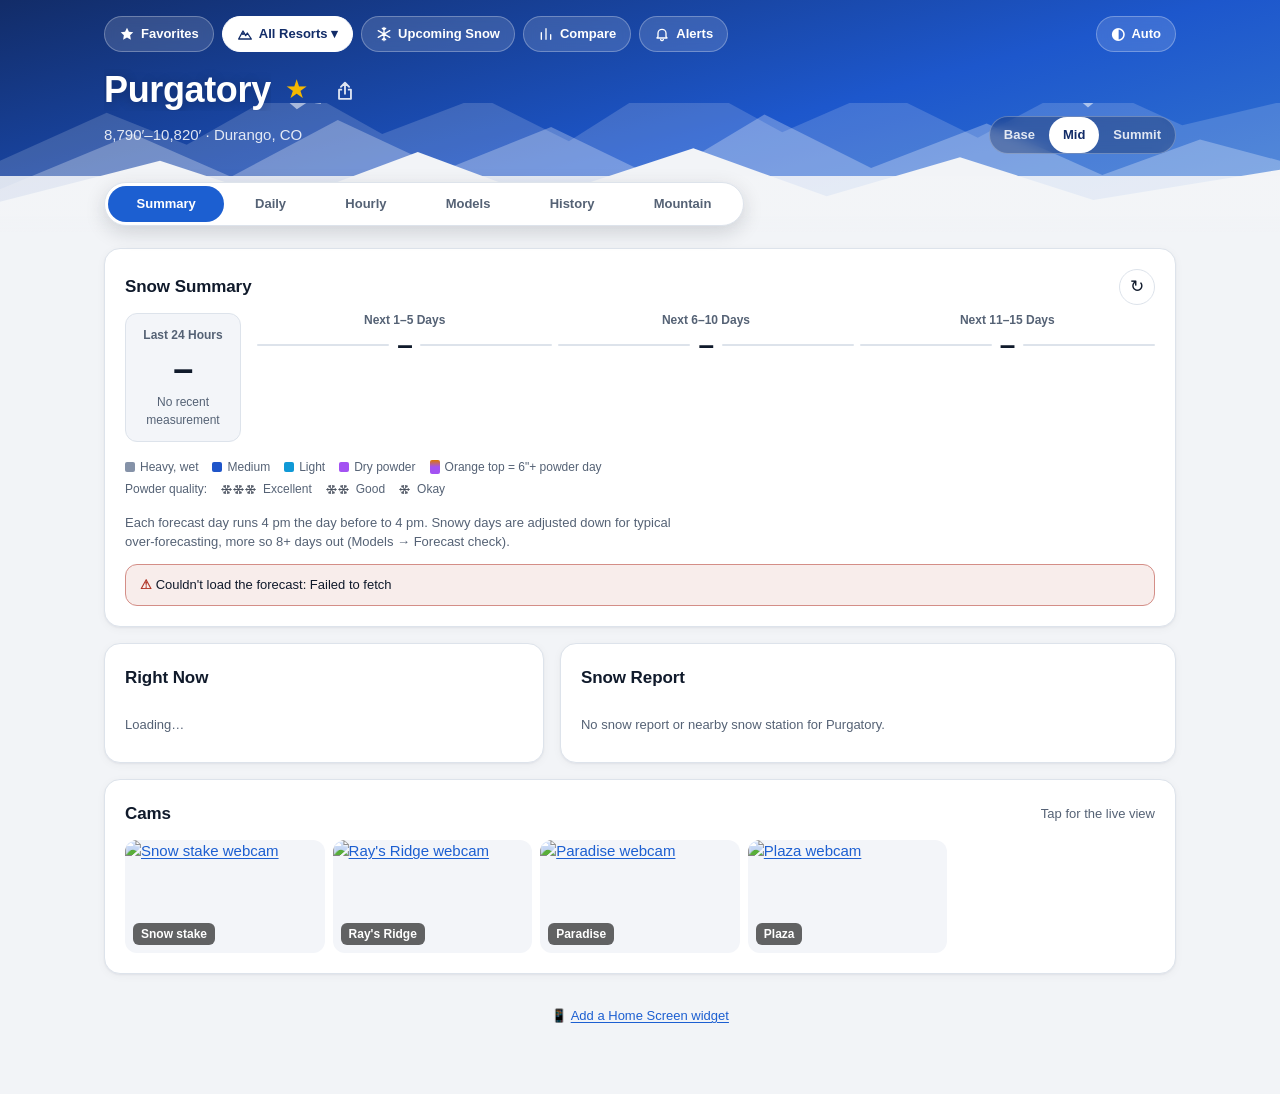
==== index.html @ 2957a574 "Add crowd meter, bluebird/flat light chips and a share button - Crowd meter (Quiet/Busy/Packed) from" ====
<!doctype html>
<html lang="en">
<head>
  <meta charset="utf-8">
  <meta name="viewport" content="width=device-width, initial-scale=1, viewport-fit=cover">
  <title>Snow Forecast</title>
  <meta name="theme-color" content="#f2f4f7" media="(prefers-color-scheme: light)">
  <meta name="theme-color" content="#0e0e10" media="(prefers-color-scheme: dark)">
  <script>
    // Apply a saved Light/Dark choice before the page draws (Auto = follow the phone).
    try { const t = localStorage.getItem('theme'); if (t === 'light' || t === 'dark') document.documentElement.dataset.theme = t; } catch {}
  </script>
  <meta name="apple-mobile-web-app-capable" content="yes">
  <meta name="mobile-web-app-capable" content="yes">
  <meta name="apple-mobile-web-app-status-bar-style" content="default">
  <meta name="apple-mobile-web-app-title" content="Snow">
  <link rel="manifest" href="manifest.webmanifest?v=__V__">
  <link rel="icon" href="icons/icon.svg" type="image/svg+xml">
  <link rel="apple-touch-icon" href="icons/apple-touch-icon.png">
  <link rel="stylesheet" href="styles.css?v=__V__">
</head>
<body>
  <header class="hero">
    <svg class="hero-art" viewBox="0 0 1440 220" preserveAspectRatio="xMidYMax slice" aria-hidden="true">
      <path class="ridge far" d="M0 150 L120 96 L210 132 L330 64 L430 120 L540 78 L640 128 L760 52 L880 118 L990 70 L1100 124 L1220 60 L1330 110 L1440 84 V220 H0Z"/>
      <path class="ridge mid" d="M0 182 L150 120 L260 168 L380 104 L500 160 L620 112 L740 170 L860 98 L980 158 L1110 108 L1240 166 L1350 126 L1440 150 V220 H0Z"/>
      <path class="snowcap" d="M760 52 L800 76 L782 74 L770 84 L752 70 L736 72Z M330 64 L362 86 L346 84 L334 92 L320 80 L306 82Z M1220 60 L1252 82 L1236 80 L1224 90 L1210 78 L1196 80Z"/>
      <path class="ridge near" d="M0 220 L0 196 L180 150 L320 196 L470 140 L610 192 L780 136 L930 190 L1080 146 L1230 194 L1440 160 V220Z"/>
    </svg>
    <div class="hero-inner">
      <nav class="topnav" id="topnav" aria-label="Views">
        <button data-view="favorites"><span class="nav-ico" aria-hidden="true"><svg viewBox="0 0 24 24"><path class="fill" d="M12 2.6l2.9 5.9 6.5.9-4.7 4.6 1.1 6.5L12 17.4l-5.8 3.1 1.1-6.5L2.6 9.4l6.5-.9z"/></svg></span><span class="nav-lbl">Favorites</span></button>
        <label class="nav-pick" data-view="resort"><span class="nav-ico" aria-hidden="true"><svg viewBox="0 0 24 24"><path d="M2.5 19.5l6.5-12 4 7 2.5-4 6 9z"/><path d="M7.2 11l1.8 1.6 1.8-1.6"/></svg></span><span class="nav-lbl"><span class="wide-only">All </span>Resorts<span class="caret" aria-hidden="true"> ▾</span></span>
          <select id="resortSel" aria-label="All resorts"></select>
        </label>
        <button data-view="upcoming"><span class="nav-ico" aria-hidden="true"><svg viewBox="0 0 24 24"><path d="M12 2v20M3.3 7l17.4 10M20.7 7L3.3 17M9.5 3.5L12 6l2.5-2.5M9.5 20.5L12 18l2.5 2.5"/></svg></span><span class="nav-lbl">Upcoming<span class="wide-only"> Snow</span></span></button>
        <button data-view="compare"><span class="nav-ico" aria-hidden="true"><svg viewBox="0 0 24 24"><path d="M5 20V10M12 20V4M19 20v-7"/></svg></span><span class="nav-lbl">Compare</span></button>
        <button data-view="alerts"><span class="nav-ico" aria-hidden="true"><svg viewBox="0 0 24 24"><path d="M6 16V11a6 6 0 0 1 12 0v5l1.5 2h-15zM10 20.5a2.2 2.2 0 0 0 4 0"/></svg></span><span class="nav-lbl">Alerts</span></button>
        <button id="themeBtn" class="hero-btn theme-btn" aria-label="Theme"><span class="nav-ico" aria-hidden="true">◐</span><span class="nav-lbl">Auto</span></button>
      </nav>
      <div class="picker-row">
        <h1 id="resortName">Snow Forecast</h1>
        <button id="favBtn" class="fav" aria-label="Favorite">☆</button>
        <button id="shareBtn" class="fav share" aria-label="Share this forecast" title="Share this forecast"><svg viewBox="0 0 24 24" aria-hidden="true"><path d="M12 3v12M7.5 7.5L12 3l4.5 4.5M8 10.5H5.5v10h13v-10H16"/></svg></button>
        <span id="shareMsg" class="share-msg" role="status" aria-live="polite"></span>
      </div>
      <div class="meta-row">
        <p class="sub" id="resortSub"></p>
        <div class="seg hero-seg" id="elevSeg" role="group" aria-label="Elevation"></div>
      </div>
    </div>
  </header>

  <nav class="tabs resort-only" id="tabs" aria-label="Sections">
    <div class="tabs-inner"><div class="tabs-bar">
      <button data-tab="summary">Summary</button>
      <button data-tab="daily">Daily</button>
      <button data-tab="hourly">Hourly</button>
      <button data-tab="models">Models</button>
      <button data-tab="history">History</button>
      <button data-tab="mountain">Mountain</button>
    </div></div>
  </nav>

  <main>
    <section id="favView" class="fav-view" hidden></section>
    <section id="upcomingView" class="upcoming-view" hidden></section>
    <section id="compareView" class="compare-view" hidden></section>
    <section id="alertsView" class="alerts-view" hidden></section>

    <!-- Summary -->
    <section id="alertBanner" class="powder resort-only" data-tab="summary" hidden></section>

    <section class="card resort-only summary-card" data-tab="summary">
      <div class="card-head">
        <h2>Snow Summary</h2>
        <button id="refresh" class="ghost small" aria-label="Refresh">↻</button>
      </div>
      <div id="snowSummary"></div>
      <p id="status" class="status">Loading forecast models…</p>
    </section>

    <div class="duo resort-only" data-tab="summary">
      <section class="card">
        <div class="card-head"><h2>Right Now</h2></div>
        <div id="rightNow"></div>
      </section>
      <section class="card">
        <div class="card-head"><h2>Snow Report</h2></div>
        <div id="snowReport"></div>
      </section>
    </div>

    <section class="card resort-only" id="camsCard" data-tab="summary" hidden>
      <div class="card-head"><h2>Cams</h2><span class="hint">Tap for the live view</span></div>
      <div id="cams" class="cams"></div>
    </section>

    <!-- Daily -->
    <section class="card resort-only" data-tab="daily">
      <div class="card-head"><h2>Daily forecast</h2><span class="hint">Tap a day for details</span></div>
      <div id="days" class="day-list"></div>
    </section>

    <section class="card resort-only" data-tab="daily">
      <div class="card-head">
        <h2>Before &amp; during lift hours</h2>
        <span class="legend">
          <span><i class="sw sw-night"></i>Before lifts open (4p–9a)</span>
          <span><i class="sw sw-day"></i>While open (9a–4p)</span>
          <span><i class="sw sw-range"></i>Could be as little / as much as</span>
        </span>
      </div>
      <div id="chart" class="chart"></div>
    </section>

    <!-- Hourly -->
    <section class="card resort-only" data-tab="hourly">
      <div class="card-head"><h2>Next 3 days, hour by hour</h2><span class="hint">Hover or tap the chart for exact values</span></div>
      <div id="hourly" class="hourly-wrap"></div>
    </section>

    <!-- Models -->
    <section class="card resort-only" data-tab="models">
      <div class="card-head"><h2>Forecast range</h2><span class="hint">Running snow total by model · shaded = likely range</span></div>
      <div id="range" class="chart range-chart"></div>
    </section>

    <section class="card resort-only" data-tab="models">
      <div class="card-head"><h2>Forecast check</h2><span class="hint">How much forecasts over-promise, and the correction applied</span></div>
      <div id="leadCheck"></div>
    </section>

    <section class="card resort-only" id="stormCheckCard" data-tab="models" hidden>
      <div class="card-head"><h2>How did we do?</h2><span class="hint">Recent storms: what the site forecast vs. what the station measured</span></div>
      <div id="stormCheck"></div>
    </section>

    <section class="card resort-only" id="modelsCard" data-tab="models">
      <div class="card-head"><h2>Precipitation by model</h2>
        <label class="switch"><input type="checkbox" id="stormToggle"> Storm totals</label>
      </div>
      <p class="hint">Calibrated snow (in) per 12 hours. Night = 4 pm–4 am, day = 4 am–4 pm.</p>
      <div id="models" class="table-wrap"></div>
      <div class="q-legend"><span><i class="q p-rain"></i>Rain</span><span><i class="q p-mix"></i>Mix</span><span><i class="q p-snow"></i>Snow</span><span><i class="q p-heavy"></i>6"+ snow</span><span class="muted">Gray rows: AI models, shown for reference, not in the blend.</span></div>
    </section>

    <details class="card fold resort-only method" data-tab="models">
      <summary><h2>How this forecast is built</h2></summary>
      <ul>
        <li><b>Models:</b> HRRR (3 km, 0–48 h), NBM (2.5 km, ~11 days), ECMWF IFS (9 km, ~15 days), GFS, Canadian GEM, DWD ICON and UK Met Office. Each hour is a weighted average of the models that reach that far out. ECMWF's and NOAA's AI models (AIFS, AIGFS) are shown for reference only; AIGFS is hidden at Whistler.</li>
        <li><b>Calibration:</b> each model's archived forecasts were checked against what the nearest snow station measured over the last three winters. Each model gets a correction for how much it typically under- or over-forecasts there, and a weight based on how well it tracked real storms. Resorts without a station borrow the nearest calibrated resort's numbers.</li>
        <li><b>Snow ratio:</b> snow water is turned into inches of snow using a temperature-based ratio (Kuchera method), reduced for strong winds.</li>
        <li><b>Over-forecast correction:</b> forecasts of snowy days tend to promise more than falls, so each day is reduced by a factor for how far ahead it is (−10 to −16% from backtests), and from day 8 the forecast leans toward the ensemble median. A daily job scores every forecast against the snow stations and updates the factors (see Forecast check).</li>
        <li><b>Range:</b> 82 ensemble runs (GFS + ECMWF ensembles) give the 10th–90th percentile spread, scaled to the blend.</li>
        <li><b>History:</b> station snow depth from NRCS SNOTEL (US) or Environment Canada (Whistler). New snow is estimated from depth gains, which runs a little low because fresh snow settles.</li>
      </ul>
      <div id="calib" class="table-wrap"></div>
      <p class="hint">Data: <a href="https://open-meteo.com/" target="_blank" rel="noopener">Open-Meteo</a>, NRCS SNOTEL, Environment Canada, <a href="https://openskimap.org/" target="_blank" rel="noopener">OpenSkiMap</a>. These are computer model numbers, not a human forecaster's call.</p>
    </details>

    <!-- History -->
    <section class="card resort-only" data-tab="history">
      <div class="card-head">
        <h2>Snowfall history</h2>
        <select id="seasonSel" aria-label="Season"></select>
      </div>
      <div id="historyStats" class="summary small"></div>
      <div id="history" class="chart"></div>
      <p class="hint" id="historyNote"></p>
    </section>

    <!-- Mountain -->
    <section class="card resort-only" data-tab="mountain">
      <div class="card-head"><h2>Getting there</h2><span class="hint">Directions and live road conditions</span></div>
      <div id="gettingThere"></div>
    </section>

    <section class="card resort-only" data-tab="mountain">
      <div class="card-head"><h2>Avalanche danger</h2></div>
      <div id="avalanche"><p class="hint">Loading…</p></div>
    </section>

    <section class="card resort-only" id="mapCard" data-tab="mountain">
      <div class="card-head"><h2>Trail map</h2>
        <div class="seg" id="mapSeg" role="group" aria-label="Map type">
          <button data-map="resort">Resort map</button><button data-map="live">Interactive</button>
        </div>
      </div>
      <div id="trailMap" class="trail-map"></div>
      <p class="hint" id="mapLinks"></p>
    </section>

    <p class="footer-link">📱 <a href="widget.html">Add a Home Screen widget</a></p>
  </main>

  <script src="resorts.js?v=__V__"></script>
  <script src="cams.js?v=__V__"></script>
  <script src="passes.js?v=__V__"></script>
  <script src="alert-topics.js?v=__V__"></script>
  <script src="core.js?v=__V__"></script>
  <script src="history.js?v=__V__"></script>
  <script src="app.js?v=__V__"></script>
</body>
</html>
---- styles.css ----
/* Snow Forecast styles.
   Order: 1 tokens · 2 base · 3 components (reused everywhere) · 4 header, nav, tabs ·
   5 views (summary, daily, hourly, models, history, mountain, favorites, upcoming,
   compare, alerts) · 6 charts · 7 small screens.
   New features: reuse the components in section 3 before adding new ones. */

/* ============================================================
   1. TOKENS
   Light is the default; dark follows the phone's setting unless the viewer
   picks one with the theme button (html[data-theme]). Every color is a variable
   here and is redefined in both dark blocks below.

   Color meanings (each color has one meaning only):
     --big / --big-text  a 6"+ powder day (bar tops, that day's total, powder alert)
     --q-wet/med/light/dry  snow type: slate heavy/wet, blue medium, sky light, purple dry powder
     --good              good / best day, a change for the better
     --warm              warmer, less snow than before, warnings and errors
     --cold              freezing line
     --measured          snow that was measured (past days), drawn hatched
     --accent            controls and links only
   Powder quality is 1–3 snowflakes in the text color, never a color.
   ============================================================ */
:root {
  color-scheme: light;
  /* surfaces and text */
  --bg: #f2f4f7;
  --panel: #ffffff;
  --panel-2: #f3f5f9;
  --line: #dde3eb;
  --text: #101a2b;
  --muted: #556275;
  --accent: #1c5fd1;
  --on-accent: #ffffff;
  --focus: #1c5fd1;
  --shadow: 0 1px 2px rgba(16, 24, 40, 0.05), 0 2px 10px rgba(16, 24, 40, 0.04);
  --shadow-pop: 0 6px 20px rgba(16, 24, 40, 0.16);
  /* meanings */
  --big: #dd7700;
  --big-text: #b35600;
  --warm: #b03224;
  --cold: #0b74b0;
  --good: #13733f;
  --measured: #556275;
  --star: #f5b800;
  /* snow type, wettest to driest (also stepped in lightness for color blindness) */
  --q-wet: #8592a8;
  --q-med: #1f55c9;
  --q-light: #1099d6;
  --q-dry: #a352f2;
  --bar: var(--q-med);
  /* charts: before lifts open / while open */
  --night: #1f5fb8;
  --day: #7cb9f2;
  /* precipitation-by-model cells */
  --p-rain: rgba(214, 51, 108, 0.22);
  --p-snow: rgba(47, 111, 224, 0.26);
  --p-heavy: rgba(221, 119, 0, 0.42);
  --heat: 95, 179, 255;
  /* pass badges */
  --pass-epic: #1f3b73;
  --pass-ikon: #111827;
  --pass-ikon-text: #ffffff;
  --pass-indy: #0f766e;
  /* hero header */
  --hero-1: #122c68;
  --hero-2: #1d57cc;
  --hero-3: #3577d2;
  --hero-text: #ffffff;
  --hero-soft: rgba(255, 255, 255, 0.86);
  --hero-glass: rgba(255, 255, 255, 0.14);
  --hero-glass-line: rgba(255, 255, 255, 0.28);
  --hero-shade: rgba(8, 22, 58, 0.3);
  --hero-glass-2: rgba(255, 255, 255, 0.24);
  --hero-text-shadow: rgba(0, 0, 0, 0.25);
  --white: #ffffff;
  --ridge-far: rgba(255, 255, 255, 0.16);
  --ridge-mid: rgba(255, 255, 255, 0.28);
  --ridge-cap: rgba(255, 255, 255, 0.55);
  --ridge-near: var(--bg);
  --scrim: rgba(0, 0, 0, 0.6);

  /* spacing scale */
  --s1: 4px; --s2: 8px; --s3: 12px; --s4: 16px; --s5: 24px; --s6: 32px;
  /* radii: pills for controls, --r-md for tiles and notices, --r-lg for cards */
  --r-sm: 6px; --r-md: 12px; --r-lg: 16px; --r-pill: 999px;
  /* type scale */
  --fs-xs: 0.75rem;   /* 12px: captions, axis-like labels */
  --fs-sm: 0.8125rem; /* 13px: hints, secondary */
  --fs-md: 0.9375rem; /* 15px: body */
  --fs-lg: 1.0625rem; /* 17px: card titles */
  --fs-xl: 1.375rem;  /* 22px: key numbers */
  --fs-2xl: 1.75rem;  /* 28px: hero numbers */
  --font: -apple-system, BlinkMacSystemFont, "Segoe UI", Roboto, "Helvetica Neue", Arial, sans-serif;
  /* control height: 40px tap targets on phones, a little tighter with a mouse */
  --ctl: 40px;
  --page: 1120px;
  --gutter: 24px;
  --card-pad: 20px;
}

:root[data-theme="dark"] {
  color-scheme: dark;
  --bg: #0e0e10;
  --panel: #1a1b1f;
  --panel-2: #23252a;
  --line: #33363d;
  --text: #f1f2f4;
  --muted: #a0a6b1;
  --accent: #6ea8ff;
  --on-accent: #06142e;
  --focus: #8dbbff;
  --shadow: none;
  --shadow-pop: 0 6px 24px rgba(0, 0, 0, 0.5);
  --big: #f59331;
  --big-text: #ffa64d;
  --warm: #ff8f80;
  --cold: #7fd0ff;
  --good: #6fdc9f;
  --measured: #a0a6b1;
  --star: #ffd54a;
  --q-wet: #909bb0;
  --q-med: #3d7df5;
  --q-light: #56ccf7;
  --q-dry: #b98cfb;
  --night: #3d7fd6;
  --day: #9fd2ff;
  --p-rain: rgba(255, 110, 160, 0.3);
  --p-snow: rgba(61, 125, 245, 0.38);
  --p-heavy: rgba(245, 147, 49, 0.5);
  --heat: 95, 179, 255;
  --pass-epic: #2c4f96;
  --pass-ikon: #e5e7eb;
  --pass-ikon-text: #111827;
  --pass-indy: #12877d;
  --hero-1: #050b18;
  --hero-2: #12244a;
  --hero-3: #2b4a7a;
  --ridge-far: rgba(148, 163, 184, 0.14);
  --ridge-mid: rgba(148, 163, 184, 0.22);
  --ridge-cap: rgba(226, 232, 240, 0.5);
}

@media (prefers-color-scheme: dark) {
  :root:not([data-theme="light"]) {
    color-scheme: dark;
    --bg: #0e0e10;
    --panel: #1a1b1f;
    --panel-2: #23252a;
    --line: #33363d;
    --text: #f1f2f4;
    --muted: #a0a6b1;
    --accent: #6ea8ff;
    --on-accent: #06142e;
    --focus: #8dbbff;
    --shadow: none;
    --shadow-pop: 0 6px 24px rgba(0, 0, 0, 0.5);
    --big: #f59331;
    --big-text: #ffa64d;
    --warm: #ff8f80;
    --cold: #7fd0ff;
    --good: #6fdc9f;
    --measured: #a0a6b1;
    --star: #ffd54a;
    --q-wet: #909bb0;
    --q-med: #3d7df5;
    --q-light: #56ccf7;
    --q-dry: #b98cfb;
    --night: #3d7fd6;
    --day: #9fd2ff;
    --p-rain: rgba(255, 110, 160, 0.3);
    --p-snow: rgba(61, 125, 245, 0.38);
    --p-heavy: rgba(245, 147, 49, 0.5);
    --heat: 95, 179, 255;
    --pass-epic: #2c4f96;
    --pass-ikon: #e5e7eb;
    --pass-ikon-text: #111827;
    --pass-indy: #12877d;
    --hero-1: #050b18;
    --hero-2: #12244a;
    --hero-3: #2b4a7a;
    --ridge-far: rgba(148, 163, 184, 0.14);
    --ridge-mid: rgba(148, 163, 184, 0.22);
    --ridge-cap: rgba(226, 232, 240, 0.5);
  }
}

/* A mouse can hit smaller controls; touch screens keep 40px. */
@media (hover: hover) and (pointer: fine) and (min-width: 621px) {
  :root { --ctl: 36px; }
}

/* ============================================================
   2. BASE
   ============================================================ */
* { box-sizing: border-box; }
[hidden] { display: none !important; }
html { -webkit-text-size-adjust: 100%; }
body {
  margin: 0;
  background: var(--bg);
  color: var(--text);
  font: var(--fs-md)/1.5 var(--font);
  -webkit-tap-highlight-color: transparent;
  -webkit-font-smoothing: antialiased;
}
a { color: var(--accent); text-underline-offset: 2px; }
h1 { margin: 0; font-size: var(--fs-2xl); line-height: 1.15; letter-spacing: -0.01em; }
h2 { margin: 0; font-size: var(--fs-lg); line-height: 1.3; font-weight: 700; letter-spacing: -0.005em; }
h3 { line-height: 1.3; }
p { margin: 0 0 var(--s3); }
small { font-size: var(--fs-xs); }
button, input, select { font: inherit; color: inherit; }
button { cursor: pointer; }
.sub { margin: 0; color: var(--muted); font-size: var(--fs-sm); }
.sr { position: absolute; width: 1px; height: 1px; overflow: hidden; clip: rect(0 0 0 0); }
.muted { color: var(--muted); }
.phone-only { display: none; }

/* Keyboard focus: one visible ring everywhere. */
:focus-visible { outline: 2px solid var(--focus); outline-offset: 2px; }
:focus:not(:focus-visible) { outline: none; }

/* Numbers that line up use tabular figures. */
table, dl, .periods, .bars, .stat, .rp, .now-box, .up-row, .up-head, .d-snow, .d-temp, .d-wind, .d-day,
.rn-temp, .q-legend, .chip, .hc-tip, .fc-recent, .status, .chart, .hourly-chart { font-variant-numeric: tabular-nums; }

/* ============================================================
   3. COMPONENTS
   ============================================================ */

/* ---- page + card ---- */
main { max-width: var(--page); margin: 0 auto; padding: 0 var(--gutter) 48px; }
.card {
  background: var(--panel); border: 1px solid var(--line); border-radius: var(--r-lg);
  padding: var(--card-pad); margin-bottom: var(--s4); box-shadow: var(--shadow);
}
.card > :last-child { margin-bottom: 0; }
/* Section header: title on the left, a hint or a control on the right. */
.card-head { display: flex; justify-content: space-between; align-items: center; gap: var(--s1) var(--s3); flex-wrap: wrap; margin-bottom: var(--s3); min-height: 28px; }
.sub-head { font-size: var(--fs-md); font-weight: 700; margin: var(--s5) 0 var(--s2); }
.hint, .legend { color: var(--muted); font-size: var(--fs-sm); line-height: 1.45; }
p.hint { max-width: 78ch; margin-bottom: var(--s2); }

/* ---- buttons (one family: pill, 1px border, same states) ---- */
.ghost, .road-btn, .loc-btn, .copy, .chips button {
  display: inline-flex; align-items: center; justify-content: center; gap: var(--s1);
  min-height: var(--ctl); padding: 0 var(--s4); border-radius: var(--r-pill);
  border: 1px solid var(--line); background: var(--panel-2); color: var(--text);
  font-size: var(--fs-sm); font-weight: 600; line-height: 1.2; text-decoration: none; white-space: nowrap;
  transition: background-color 0.12s, border-color 0.12s, color 0.12s;
}
.ghost { background: transparent; }
.ghost.small { min-width: var(--ctl); padding: 0 var(--s2); font-size: var(--fs-lg); font-weight: 400; }
.loc-btn { border-color: color-mix(in srgb, var(--accent) 45%, var(--line)); color: var(--accent); }
.road-btn.primary, .copy { background: var(--accent); border-color: var(--accent); color: var(--on-accent); }
.link-btn { background: none; border: 0; color: var(--accent); font-size: var(--fs-sm); font-weight: 600; min-height: var(--ctl); min-width: var(--ctl); padding: 0 var(--s2); border-radius: var(--r-pill); }
@media (hover: hover) {
  .ghost:hover, .road-btn:hover, .loc-btn:hover, .chips button:hover, .link-btn:hover { border-color: var(--accent); background: color-mix(in srgb, var(--accent) 8%, var(--panel)); }
  .road-btn.primary:hover, .copy:hover, .chips button.on:hover { background: color-mix(in srgb, var(--accent) 88%, var(--text)); }
}
.ghost:active, .road-btn:active, .loc-btn:active, .chips button:active { transform: translateY(1px); }
button:disabled { opacity: 0.6; cursor: default; }

/* ---- chips (filter toggles) ---- */
.chips { display: flex; gap: var(--s2); flex-wrap: wrap; }
.chips button { color: var(--muted); padding: 0 14px; }
.chips button.on { background: var(--accent); border-color: var(--accent); color: var(--on-accent); }

/* ---- segmented control ---- */
.seg { display: inline-flex; background: var(--panel-2); border: 1px solid var(--line); border-radius: var(--r-pill); }
.seg button {
  background: none; color: var(--muted); border: 0; min-height: var(--ctl); padding: 0 14px;
  font-size: var(--fs-sm); font-weight: 600; border-radius: var(--r-pill); white-space: nowrap;
  transition: background-color 0.12s, color 0.12s;
}
.seg button.on { background: var(--accent); color: var(--on-accent); }
@media (hover: hover) { .seg button:not(.on):hover { color: var(--text); background: color-mix(in srgb, var(--text) 7%, transparent); } }

/* ---- form fields ---- */
select, .loc-form input, .alert-search {
  min-height: var(--ctl); background-color: var(--panel-2); color: var(--text); border: 1px solid var(--line);
  border-radius: var(--r-pill); padding: 0 14px; font-size: 16px; /* 16px stops iPhone zooming on focus */
}
select {
  appearance: none; -webkit-appearance: none; padding-right: 34px; font-weight: 500; max-width: 100%; text-overflow: ellipsis;
  background-image: linear-gradient(45deg, transparent 50%, var(--muted) 50%), linear-gradient(135deg, var(--muted) 50%, transparent 50%);
  background-position: calc(100% - 18px) 50%, calc(100% - 13px) 50%; background-size: 5px 5px, 5px 5px; background-repeat: no-repeat;
}
@media (hover: hover) { select:hover, .loc-form input:hover, .alert-search:hover { border-color: var(--accent); } }
.switch { font-size: var(--fs-sm); font-weight: 600; display: inline-flex; align-items: center; gap: var(--s2); min-height: var(--ctl); cursor: pointer; }
.switch input { width: 18px; height: 18px; accent-color: var(--accent); margin: 0; }

/* ---- small inline chips (trend, model agreement, wind holds) ---- */
.chip { display: inline-block; margin: 2px 0 0 6px; padding: 1px 7px; border-radius: var(--r-sm); font-size: var(--fs-xs); font-weight: 700; white-space: nowrap; line-height: 1.4; border: 1px solid transparent; }
.trend-up { background: color-mix(in srgb, var(--good) 15%, transparent); color: var(--good); }
.trend-down { background: color-mix(in srgb, var(--warm) 13%, transparent); color: var(--warm); }
.agree-high { background: var(--panel-2); color: var(--text); border-color: var(--line); }
.agree-mid { background: var(--panel-2); color: var(--muted); border-color: var(--line); }
.agree-low { background: transparent; color: var(--muted); border: 1px dashed var(--muted); }
/* Wind holds: no color meaning, just the icon and text; "likely" gets a solid text-colored outline. */
.wind-hold { background: var(--panel-2); color: var(--text); border-color: var(--line); font-weight: 600; white-space: normal; max-width: 100%; }
.wind-hold.likely { border-color: var(--text); font-weight: 700; }
/* Sky and crowds: no color meaning either. Bluebird and Packed get the solid outline;
   the crowd level also shows as 1–3 people. Quiet is dashed and muted. */
.sky, .crowd { background: var(--panel-2); color: var(--text); border-color: var(--line); font-weight: 600; }
.sky.bluebird, .crowd.lvl-2 { border-color: var(--text); font-weight: 700; }
.crowd.lvl-0 { background: transparent; color: var(--muted); border: 1px dashed var(--line); }
.crowd-ico { height: 0.8em; width: auto; fill: currentColor; margin-right: 4px; vertical-align: -0.05em; }

/* ---- pass badges ---- */
.pass { display: inline-block; font-size: 0.6875rem; font-weight: 700; padding: 0 5px; border-radius: 4px; margin-left: 3px; vertical-align: 1px; color: var(--white); line-height: 1.45; }
.pass-epic { background: var(--pass-epic); }
.pass-ikon { background: var(--pass-ikon); color: var(--pass-ikon-text); }
.pass-indy { background: var(--pass-indy); }

/* ---- notices: one shape, the tint says what kind ---- */
.powder, .storm, .best-day, .drive-from {
  border: 1px solid var(--line); border-radius: var(--r-md); padding: 10px 14px; margin: 0 0 var(--s3);
  font-size: var(--fs-md); line-height: 1.5; background: var(--panel-2);
}
.powder { border-color: color-mix(in srgb, var(--big) 60%, var(--panel)); background: color-mix(in srgb, var(--big) 13%, var(--panel)); margin-bottom: var(--s4); }
.best-day { border-color: color-mix(in srgb, var(--good) 35%, var(--panel)); background: color-mix(in srgb, var(--good) 10%, var(--panel)); }
.storm { background: var(--panel); box-shadow: var(--shadow); margin-bottom: var(--s4); }
.storm a { color: inherit; text-decoration: none; border-bottom: 1px dotted var(--muted); white-space: nowrap; }
.drive-from { font-size: var(--fs-sm); display: flex; flex-wrap: wrap; align-items: center; gap: 0 var(--s1); padding: 4px 14px; min-height: var(--ctl); }
.drive-from.warn { border-color: var(--warm); }

/* ---- status line, loading, empty and error states ---- */
.status { color: var(--muted); font-size: var(--fs-xs); margin: var(--s3) 0 0; }
.status.err, p.status.err {
  color: var(--text); font-size: var(--fs-sm); border: 1px solid color-mix(in srgb, var(--warm) 55%, var(--panel));
  background: color-mix(in srgb, var(--warm) 9%, var(--panel)); border-radius: var(--r-md); padding: 10px 14px;
}
.status.err::before { content: '⚠︎ '; color: var(--warm); font-weight: 700; }
/* A card that only holds a message ("Loading…", "No favorites yet"). */
p.card.hint { text-align: center; padding: var(--s6) var(--s5); max-width: none; font-size: var(--fs-md); }
.up-list > p.hint { text-align: center; padding: var(--s5) 0; max-width: none; }

/* ---- tiles: a number with a label (Last 24 Hours, Snow Report, History stats) ---- */
.now-box, .rp, .stat { background: var(--panel-2); border: 1px solid var(--line); border-radius: var(--r-md); }
.summary { display: grid; grid-template-columns: repeat(auto-fit, minmax(130px, 1fr)); gap: var(--s2); margin-bottom: var(--s4); }
.stat { padding: 10px 14px; }
.stat .k { color: var(--muted); font-size: var(--fs-xs); font-weight: 600; }
.stat .v { font-size: var(--fs-xl); font-weight: 750; line-height: 1.2; margin-top: 2px; }
.stat .r { color: var(--muted); font-size: var(--fs-xs); min-height: 1.5em; }

/* ---- key/value lists ---- */
.rn-list, .detail dl { display: grid; grid-template-columns: auto 1fr; gap: 0; margin: 0; font-size: var(--fs-sm); }
.rn-list dt, .detail dt { color: var(--muted); padding: 6px var(--s3) 6px 0; border-top: 1px solid var(--line); }
.rn-list dd, .detail dd { margin: 0; text-align: right; font-weight: 600; padding: 6px 0; border-top: 1px solid var(--line); }
.rn-list > :nth-child(-n+2), .detail dl > :nth-child(-n+2) { border-top: 0; }

/* ---- tables ---- */
.storm-summary { margin: 0 0 var(--s2); }
.storm-check td small { white-space: nowrap; }
.table-wrap { overflow-x: auto; -webkit-overflow-scrolling: touch; }
table { border-collapse: collapse; width: 100%; font-size: var(--fs-sm); }
th, td { padding: 7px 8px; text-align: center; border-bottom: 1px solid var(--line); white-space: nowrap; }
th { color: var(--muted); font-weight: 600; font-size: var(--fs-xs); background: var(--panel); vertical-align: bottom; }
th small, td small { font-weight: 400; }
td.name, th.name { text-align: left; position: sticky; left: 0; background: var(--panel); z-index: 1; }
tr.blend td { font-weight: 700; }
td.heat { border-radius: 4px; }
tr.sep td { text-align: left; color: var(--muted); font-size: var(--fs-xs); font-weight: 700; padding-top: var(--s3); }
tr.open td:first-child { box-shadow: inset 3px 0 0 var(--day); }
tr:last-child > td, tr:last-child > th { border-bottom: 0; }

/* ---- legends ---- */
.legend { display: flex; flex-wrap: wrap; align-items: center; gap: var(--s1) 14px; margin: var(--s2) 0 0; }
.legend > span { display: inline-flex; align-items: center; gap: 6px; }
.sw { display: inline-block; flex: none; width: 12px; height: 12px; border-radius: 3px; }
.q-legend { display: flex; flex-wrap: wrap; gap: var(--s1) 14px; margin-top: var(--s3); font-size: var(--fs-xs); color: var(--muted); align-items: center; }
.q-legend + .q-legend { margin-top: var(--s1); }
.q-legend span { display: inline-flex; align-items: center; gap: 5px; }
.q { display: inline-block; flex: none; width: 10px; height: 10px; border-radius: 2px; background: var(--q); }
.q.pow { height: 14px; background: linear-gradient(to top, var(--q) 0 50%, var(--big) 100%); }
.mline { display: inline-block; width: 16px; border-top: 2px solid var(--muted); vertical-align: middle; }
.mline.ref { border-top-style: dashed; }
.mline.blend { border-top: 3px solid var(--text); }
.mdot { display: inline-block; width: 8px; height: 8px; border-radius: 50%; margin-right: 6px; vertical-align: 1px; }

/* ---- fold (details/summary card) ---- */
.fold > summary { list-style: none; cursor: pointer; display: flex; justify-content: space-between; align-items: center; min-height: var(--ctl); margin: -8px 0; border-radius: var(--r-sm); }
.fold > summary::-webkit-details-marker { display: none; }
.fold > summary::after { content: '›'; color: var(--muted); font-size: 1.4rem; line-height: 1; transition: transform 0.15s; }
.fold[open] > summary::after { transform: rotate(90deg); }
.fold[open] > summary { margin-bottom: var(--s2); }

/* ---- snow-type colors (bars, legend swatches, type dots) ---- */
.q-wet, .t-wet { --q: var(--q-wet); }
.q-med, .t-med { --q: var(--q-med); }
.q-light, .t-light { --q: var(--q-light); }
.q-dry, .t-dry { --q: var(--q-dry); }

/* ---- powder quality: 1–3 snowflakes in the text color ---- */
.pq { display: inline-flex; justify-content: center; gap: 1px; height: 11px; margin-top: 4px; color: var(--text); opacity: 0.8; font-style: normal; }
.pq svg { width: 11px; height: 11px; flex: none; fill: none; stroke: currentColor; stroke-width: 2; stroke-linecap: round; stroke-linejoin: round; }
.bars .pq { flex-direction: column; height: auto; } /* day columns can be ~18px wide: stack */
.q-legend .pq { margin: 0 2px 0 0; }
.detail .pq { margin: 0; vertical-align: -1px; }

/* ============================================================
   4. HEADER, NAV, TABS
   ============================================================ */

/* Plain page header (widget.html). */
.top { padding: calc(var(--s4) + env(safe-area-inset-top)) var(--gutter) var(--s3); max-width: var(--page); margin: 0 auto; }
.title-row { display: flex; flex-wrap: wrap; gap: var(--s3); justify-content: space-between; align-items: center; }
.steps { margin: 0 0 var(--s3); padding-left: 22px; line-height: 1.55; }
.steps li { margin-bottom: var(--s2); }

/* ---- hero ---- */
.hero {
  position: relative; overflow: hidden; color: var(--hero-text);
  background: linear-gradient(165deg, var(--hero-1) 0%, var(--hero-2) 58%, var(--hero-3) 100%);
  padding: calc(var(--s4) + env(safe-area-inset-top)) 0 68px;
}
.hero-art { position: absolute; left: 0; right: 0; bottom: -1px; width: 100%; height: 120px; pointer-events: none; }
.hero-art .far { fill: var(--ridge-far); }
.hero-art .mid { fill: var(--ridge-mid); }
.hero-art .snowcap { fill: var(--ridge-cap); }
.hero-art .near { fill: var(--ridge-near); }
.hero-inner { position: relative; max-width: var(--page); margin: 0 auto; padding: 0 var(--gutter); }
.hero :focus-visible { outline-color: var(--hero-text); }
.picker-row { display: flex; align-items: center; gap: var(--s1); justify-content: flex-start; min-height: 44px; }
.picker-row h1 { font-size: 2.25rem; font-weight: 800; text-shadow: 0 1px 12px var(--hero-text-shadow); white-space: nowrap; overflow: hidden; text-overflow: ellipsis; }
.fav { flex: none; background: none; border: 0; font-size: 1.6rem; line-height: 1; color: var(--hero-soft); width: 44px; height: 44px; border-radius: var(--r-pill); }
.fav.on { color: var(--star); }
@media (hover: hover) { .fav:hover { background: var(--hero-glass); } }
.share svg { width: 22px; height: 22px; fill: none; stroke: currentColor; stroke-width: 2; stroke-linecap: round; stroke-linejoin: round; vertical-align: middle; }
.share[hidden] + .share-msg { display: none; }
.share-msg { flex: none; color: var(--hero-text); font-size: var(--fs-sm); font-weight: 600; white-space: nowrap; }
.share-msg:empty { display: none; }
.meta-row { display: flex; flex-wrap: wrap; gap: var(--s2) var(--s3); justify-content: space-between; align-items: center; margin-top: var(--s1); }
.hero .sub { color: var(--hero-soft); font-size: var(--fs-md); }
.hero-seg { background: var(--hero-shade); border-color: var(--hero-glass-line); backdrop-filter: blur(6px); -webkit-backdrop-filter: blur(6px); }
.hero-seg button { color: var(--hero-soft); }
.hero-seg button.on { background: var(--white); color: var(--hero-1); }
@media (hover: hover) { .hero-seg button:not(.on):hover { color: var(--white); background: var(--hero-glass); } }

/* ---- top nav: pills on wide screens, an icon tab bar on phones (section 7) ---- */
.topnav { display: flex; align-items: center; gap: var(--s2); margin-bottom: var(--s4); flex-wrap: wrap; }
.topnav > button, .nav-pick {
  position: relative; display: inline-flex; align-items: center; justify-content: center; gap: 6px;
  min-height: var(--ctl); padding: 0 14px; border-radius: var(--r-pill);
  background: var(--hero-glass); border: 1px solid var(--hero-glass-line); color: var(--hero-text);
  font-size: var(--fs-sm); font-weight: 600; white-space: nowrap; cursor: pointer;
  backdrop-filter: blur(6px); -webkit-backdrop-filter: blur(6px);
  transition: background-color 0.12s, color 0.12s;
}
.topnav .on { background: var(--white); color: var(--hero-1); border-color: var(--white); }
@media (hover: hover) { .topnav > button:not(.on):hover, .nav-pick:not(.on):hover { background: var(--hero-glass-2); } }
.nav-ico { display: inline-flex; flex: none; font-size: 1rem; line-height: 1; }
.nav-ico svg { width: 16px; height: 16px; fill: none; stroke: currentColor; stroke-width: 2; stroke-linecap: round; stroke-linejoin: round; }
.nav-ico svg .fill { fill: currentColor; stroke: none; }
.nav-pick select { position: absolute; inset: 0; width: 100%; height: 100%; opacity: 0; cursor: pointer; font-size: 16px; min-height: 0; }
.nav-pick:focus-within { outline: 2px solid var(--hero-text); outline-offset: 2px; }
.theme-btn { margin-left: auto; }

/* ---- section tabs: one wide segmented control that sticks to the top ---- */
.tabs {
  position: sticky; top: 0; z-index: 20; margin: -46px 0 var(--s4); padding-top: env(safe-area-inset-top);
}
.tabs-inner { max-width: var(--page); margin: 0 auto; padding: 6px var(--gutter); }
.tabs-inner::before { /* soft backing so cards scrolling underneath don't show through */
  content: ''; position: absolute; inset: 0; z-index: -1; pointer-events: none;
  background: linear-gradient(to bottom, color-mix(in srgb, var(--bg) 88%, transparent) 70%, transparent);
}
.tabs-bar {
  display: flex; gap: 2px; padding: 3px; max-width: 640px; overflow-x: auto; scrollbar-width: none;
  background: var(--panel); border: 1px solid var(--line); border-radius: var(--r-pill); box-shadow: var(--shadow-pop);
}
.tabs-bar::-webkit-scrollbar { display: none; }
.tabs button {
  flex: 1 0 auto; background: none; border: 0; color: var(--muted); border-radius: var(--r-pill);
  min-height: var(--ctl); padding: 0 var(--s3); font-size: var(--fs-sm); font-weight: 650;
  transition: background-color 0.12s, color 0.12s;
}
.tabs button.on { background: var(--accent); color: var(--on-accent); }
@media (hover: hover) { .tabs button:not(.on):hover { color: var(--text); background: color-mix(in srgb, var(--text) 7%, transparent); } }
.tab-off { display: none !important; }
.list-mode .resort-only { display: none !important; }
.list-mode #camsCard { display: none; }
.list-mode .hero { padding-bottom: 56px; }
.list-mode main { padding-top: var(--s1); }
.footer-link { text-align: center; font-size: var(--fs-sm); color: var(--muted); margin-top: var(--s5); }
.footer-link a { display: inline-flex; align-items: center; min-height: var(--ctl); }

/* ============================================================
   5. VIEWS
   ============================================================ */

/* ---------- Summary: snow totals + 15-day bars are the hero ---------- */
.summary-card .card-head { margin-bottom: var(--s2); }
.strip-wrap { position: relative; overflow-x: auto; scrollbar-width: thin; padding-bottom: var(--s1); -webkit-overflow-scrolling: touch; }
.strip { display: flex; gap: var(--s4); align-items: stretch; min-width: 100%; width: max-content; }
.strip-part { flex: 1 1 0; min-width: 270px; }
.periods { display: flex; gap: 6px; text-align: center; }
.period { min-width: 0; display: flex; flex-direction: column; }
/* Labels wrap rather than cut off when columns are narrow ("Next 11–15 Days"); the label
   grows to the row's tallest so the totals under it stay lined up. */
.p-label { color: var(--muted); font-size: var(--fs-xs); font-weight: 600; line-height: 1.25; text-wrap: balance;
  flex: 1 0 auto; display: flex; align-items: flex-end; justify-content: center; }
.p-total { display: flex; align-items: center; gap: var(--s2); font-weight: 800; font-size: var(--fs-2xl); line-height: 1.2; letter-spacing: -0.02em; color: var(--text); }
.p-total::before, .p-total::after { content: ''; flex: 1; height: 2px; background: var(--line); border-radius: 1px; }
.p-range { color: var(--muted); font-size: var(--fs-xs); }
.bars { display: flex; gap: 4px; margin-top: var(--s2); }
.col {
  flex: 1; min-width: 0; display: flex; flex-direction: column; align-items: center;
  background: none; border: 0; padding: 0 0 4px; border-radius: var(--r-sm); color: inherit;
}
button.col { cursor: pointer; }
@media (hover: hover) { button.col:hover { background: var(--panel-2); } }
.col.sel { background: var(--panel-2); box-shadow: inset 0 0 0 1px var(--line); }
.b-track { height: 136px; width: 100%; display: flex; flex-direction: column; align-items: center; justify-content: flex-end; border-bottom: 1px solid var(--line); }
.b-val { font-size: 0.75rem; font-weight: 700; line-height: 1; margin-bottom: 3px; white-space: nowrap; letter-spacing: -0.02em; }
.b-val.pow { color: var(--big-text); }
.b { width: 78%; max-width: 30px; background: var(--q, var(--q-med)); border-radius: 4px 4px 0 0; }
/* Powder days keep their snow-type color and blend into orange at the top. */
.b.pow { background: linear-gradient(to top, var(--q, var(--q-med)) 0 50%, var(--big) 100%); }
.b.none { height: 0 !important; background: none; }
.b-wk, .b-dt { font-size: var(--fs-xs); color: var(--muted); line-height: 1.3; }
.b-wk { margin-top: 5px; }
.wknd { color: var(--text); font-weight: 700; }
.b-dt.today { color: var(--on-accent); background: var(--accent); font-weight: 700; border-radius: var(--r-pill); min-width: 20px; text-align: center; }
/* Measured (past) snow: hatched, in a neutral, so it can't be read as a snow type. */
.b.b-measured {
  background: repeating-linear-gradient(135deg, var(--measured) 0 2px, transparent 2px 5px);
  box-shadow: inset 0 0 0 1px var(--measured);
}
.strip-part.past .b-val { color: var(--muted); font-weight: 600; }
.measured-total { color: var(--muted); }
.measured { margin: 0 0 var(--s3); font-size: var(--fs-sm); color: var(--muted); }
.measured b { color: var(--text); }
/* Last 24 Hours: a tile between past and forecast on wide screens, a row above on phones. */
.now-box { text-align: center; display: flex; flex-direction: column; justify-content: center; padding: var(--s3) var(--s2); }
.now-box.inline { flex: 0 0 116px; }
.now-box.banner { display: none; }
.nb-label { font-size: var(--fs-xs); font-weight: 700; color: var(--muted); }
.nb-val { font-size: 2.25rem; font-weight: 800; color: var(--text); line-height: 1.15; margin: 4px 0; letter-spacing: -0.02em; }
.nb-src { font-size: var(--fs-xs); color: var(--muted); }
.nb-sep { display: none; }
.outlook { margin: var(--s4) 0 var(--s3); font-size: var(--fs-md); line-height: 1.55; max-width: 78ch; }
.summary-card .q-legend:last-of-type { margin-bottom: var(--s4); }
.summary-card .best-day { margin-bottom: 0; }
.summary-card p.hint { margin: 0; }

/* Right Now + Snow Report side by side */
.duo { display: grid; grid-template-columns: 1fr; gap: 0 var(--s4); }
@media (min-width: 760px) { .duo { grid-template-columns: 1fr 1.4fr; } }
.duo > .card { display: flex; flex-direction: column; }
.rn-main { display: flex; align-items: center; gap: var(--s3); margin-bottom: var(--s3); }
.rn-icon { font-size: 2.2rem; line-height: 1; }
.rn-temp { font-size: 2.75rem; font-weight: 800; line-height: 1; letter-spacing: -0.03em; }
.rn-desc { font-size: var(--fs-md); line-height: 1.35; }
#rightNow .hint, #snowReport .hint { margin-top: var(--s3); }
.report-grid { display: grid; grid-template-columns: repeat(auto-fit, minmax(110px, 1fr)); gap: var(--s2); text-align: center; }
.rp { padding: var(--s3) 6px; }
.rp-v { font-size: var(--fs-2xl); font-weight: 800; line-height: 1.15; letter-spacing: -0.02em; }
.rp-k { font-size: var(--fs-sm); font-weight: 600; margin-top: 2px; }
.rp-s { font-size: var(--fs-xs); color: var(--muted); }

/* Cams */
.cams { display: grid; grid-template-columns: repeat(auto-fill, minmax(180px, 1fr)); gap: var(--s2); }
.cam { position: relative; display: block; border-radius: var(--r-md); overflow: hidden; background: var(--panel-2); aspect-ratio: 16 / 9; }
.cam img { width: 100%; height: 100%; object-fit: cover; display: block; }
.cam span { position: absolute; left: 8px; bottom: 8px; background: var(--scrim); color: var(--white); font-size: var(--fs-xs); font-weight: 600; padding: 2px 8px; border-radius: var(--r-sm); }

/* ---------- Daily ---------- */
.day-list { display: flex; flex-direction: column; margin: 0 -8px; }
.drow { border-top: 1px solid var(--line); }
.drow:first-child { border-top: 0; }
.dmain {
  width: 100%; min-height: 60px; display: grid; grid-template-columns: 62px 32px 60px 1fr 76px 78px 16px; align-items: center; gap: var(--s2);
  background: none; border: 0; padding: var(--s2); text-align: left; border-radius: var(--r-md);
}
@media (hover: hover) { .dmain:hover { background: var(--panel-2); } }
.drow.open > .dmain { background: var(--panel-2); }
.dmain > * { min-width: 0; }
.d-day b { display: block; font-size: var(--fs-md); line-height: 1.25; }
.d-day small, .d-temp small, .d-wind small { color: var(--muted); font-size: var(--fs-xs); }
.d-icon { font-size: 1.35rem; text-align: center; line-height: 1; }
.d-snow { font-weight: 800; font-size: var(--fs-xl); letter-spacing: -0.02em; }
.d-snow.big { color: var(--big-text); }
.d-type { font-size: var(--fs-sm); line-height: 1.35; }
/* Snow type: text in the normal color with a dot in that type's bar color. */
.d-type > [class^="t-"]::before { content: ''; display: inline-block; width: 8px; height: 8px; border-radius: 2px; background: var(--q); margin-right: 6px; vertical-align: 1px; }
.d-type > .t-rain { color: var(--muted); }
.d-type > .t-rain::before { display: none; }
.d-type .chip:first-child { margin-left: 0; }
.d-temp, .d-wind { text-align: right; font-size: var(--fs-md); font-weight: 600; white-space: nowrap; }
.d-temp small, .d-wind small { font-weight: 400; }
.d-chev { color: var(--muted); transition: transform 0.15s; text-align: center; font-size: 1.2rem; line-height: 1; }
.drow.open .d-chev { transform: rotate(90deg); }
.detail { padding: var(--s3) var(--s2) var(--s4); }
.detail dl { max-width: 460px; margin-bottom: var(--s3); }
.hour-table { margin-top: var(--s2); font-size: var(--fs-sm); }
.hour-table summary { cursor: pointer; color: var(--accent); font-weight: 600; min-height: var(--ctl); display: flex; align-items: center; gap: 6px; border-radius: var(--r-sm); }

/* ---------- Models ---------- */
.ptools { display: flex; justify-content: space-between; align-items: center; gap: var(--s3); flex-wrap: wrap; margin-bottom: var(--s2); }
.ptable td.pcell { font-size: var(--fs-xs); min-width: 32px; border-radius: 0; }
.ptable tr.ref td { opacity: 0.65; }
.ptable .up { color: var(--good); font-weight: 700; }
.ptable .down { color: var(--warm); font-weight: 700; }
.p-rain { background: var(--p-rain); }
.p-snow { background: var(--p-snow); }
.p-heavy { background: var(--p-heavy); }
/* Mix is literally the rain and snow tints striped together. */
.p-mix { background: repeating-linear-gradient(135deg, var(--p-rain) 0 4px, var(--p-snow) 4px 8px); }
.q.p-rain, .q.p-mix, .q.p-snow, .q.p-heavy { --q: transparent; width: 14px; height: 12px; }
.method ul { margin: 0 0 var(--s3); padding-left: 20px; color: var(--muted); font-size: var(--fs-sm); line-height: 1.55; max-width: 86ch; }
.method li { margin-bottom: var(--s2); }
.method b { color: var(--text); }
#calib { margin-bottom: var(--s3); }

/* ---------- Mountain ---------- */
.drive-line { margin: 0 0 var(--s3); }
.road-links { display: flex; flex-wrap: wrap; gap: var(--s2); margin-bottom: var(--s2); }
.avy { display: flex; align-items: center; gap: var(--s3); line-height: 1.35; }
.avy-level { padding: 8px 14px; border-radius: var(--r-md); font-weight: 700; white-space: nowrap; }
.avy-advice { font-size: var(--fs-md); margin: var(--s3) 0; max-width: 78ch; }
#mapCard .card-head { flex-wrap: wrap; gap: var(--s2); }
.trail-map { height: 380px; border-radius: var(--r-md); overflow: hidden; background: var(--panel-2); margin-bottom: var(--s3); }
@media (min-width: 900px) { .trail-map { height: 560px; } }
.trail-map iframe { width: 100%; height: 100%; border: 0; display: block; }
.trail-map.resort-map { height: auto; background: none; overflow: visible; }
.trail-map.resort-map .map-main { width: 100%; height: auto; display: block; border-radius: var(--r-md); }
.map-thumbs { display: flex; gap: var(--s2); margin-bottom: var(--s3); padding: 2px; overflow-x: auto; scrollbar-width: none; }
.map-thumbs::-webkit-scrollbar { display: none; }
.map-thumbs button { flex: none; padding: 0; border: 2px solid var(--line); border-radius: var(--r-sm); background: var(--panel-2); overflow: hidden; opacity: 0.75; }
.map-thumbs button.on { border-color: var(--accent); opacity: 1; }
.map-thumbs img { display: block; height: 56px; width: auto; max-width: none; }

/* ---------- Favorites ---------- */
.fav-view { display: grid; grid-template-columns: repeat(auto-fill, minmax(min(100%, 460px), 1fr)); gap: 0 var(--s4); }
.fav-view > p.card, .fav-view > .card:last-child { grid-column: 1 / -1; }
.fav-storms { grid-column: 1 / -1; }
.fav-card { cursor: pointer; transition: border-color 0.12s; }
.fav-card:hover { border-color: var(--accent); }
.fc-head { display: flex; justify-content: space-between; align-items: baseline; gap: var(--s2); margin-bottom: var(--s3); }
.fc-name { font-size: var(--fs-lg); }
.fc-when { font-size: var(--fs-xs); white-space: nowrap; }
.fc-recent { margin-left: var(--s3); font-size: var(--fs-sm); font-weight: 600; color: var(--muted); white-space: nowrap; }
.fc-recent.has { color: var(--text); }
.fav-card .b-track { height: 84px; }
.fav-card .p-total { font-size: var(--fs-xl); }
.fav-view .q-legend:first-child { margin-top: 0; }

/* ---------- Upcoming ---------- */
.up-tools { display: flex; justify-content: space-between; align-items: center; gap: var(--s2) var(--s3); flex-wrap: wrap; margin-bottom: var(--s3); }
.up-tools-right { display: flex; gap: var(--s2) var(--s3); align-items: center; flex-wrap: wrap; }
.up-sort { font-size: var(--fs-sm); color: var(--muted); display: inline-flex; gap: var(--s2); align-items: center; }
.loc-form { display: flex; flex-wrap: wrap; align-items: center; gap: var(--s2); margin-bottom: var(--s4); }
.loc-form input { width: 170px; }
.loc-form .chips { width: 100%; }
.loc-form .chips:empty { display: none; }
.up-head, .up-row { display: grid; grid-template-columns: 30px minmax(150px, 1.3fr) minmax(140px, 1.5fr) 70px 92px 76px 108px 0; gap: var(--s3); align-items: center; }
.up-row > *, .up-head > * { min-width: 0; }
.up-head { font-size: var(--fs-xs); font-weight: 600; color: var(--muted); padding: 0 var(--s2) 6px; border-bottom: 1px solid var(--line); text-align: right; }
.up-head > :nth-child(2) { text-align: left; }
.up-head .up-bars { display: flex; justify-content: space-between; height: auto; }
.up-head .up-bars span { flex: 1; text-align: center; }
.up-row { width: 100%; min-height: 56px; background: none; border: 0; border-bottom: 1px solid var(--line); padding: var(--s2); text-align: left; }
.up-list > .up-row:last-child { border-bottom: 0; }
@media (hover: hover) { .up-row:hover { background: var(--panel-2); } }
.up-rank { color: var(--muted); font-weight: 700; font-size: var(--fs-sm); text-align: center; }
.up-name b { display: block; font-size: var(--fs-md); white-space: nowrap; overflow: hidden; text-overflow: ellipsis; }
.up-name small, .up-num small { color: var(--muted); font-size: var(--fs-xs); display: block; }
.up-bars { display: flex; align-items: flex-end; gap: 3px; height: 36px; }
.ub { flex: 1; background: var(--q, var(--q-med)); border-radius: 3px 3px 0 0; }
.ub.none { background: var(--line); }
.ub.pow { background: linear-gradient(to top, var(--q, var(--q-med)) 0 50%, var(--big) 100%); }
.up-num { text-align: right; }
.up-num b { font-size: var(--fs-md); font-weight: 600; }
.up-num.sorted b { font-size: var(--fs-lg); font-weight: 800; }
.up-num.narrow, .up-head .narrow { display: none; }
.mode-seg { background: var(--panel-2); }
.snow-map { height: 560px; border-radius: var(--r-md); overflow: hidden; background: var(--panel-2); margin-bottom: var(--s2); z-index: 0; }
.map-label { font-size: 11px; font-weight: 700; padding: 1px 5px; }
.leaflet-popup-content a { font-weight: 600; }
.leaflet-container { font-family: var(--font); }
.dark-tiles .leaflet-tile { filter: invert(1) hue-rotate(180deg) brightness(0.85) contrast(0.9); }

/* ---------- Compare ---------- */
.cmp-picks { display: flex; flex-wrap: wrap; gap: var(--s2); align-items: center; margin-bottom: var(--s3); }
.cmp-pick { display: inline-flex; align-items: center; gap: 2px; min-width: 0; max-width: 100%; }
.cmp-table th, .cmp-table td { text-align: center; white-space: normal; padding: 9px 8px; }
.cmp-table td { min-width: 110px; }
.cmp-table th.name { text-align: left; color: var(--muted); font-weight: 600; }
.cmp-table tr:first-child th { font-size: var(--fs-md); font-weight: 700; color: var(--text); }
.cmp-table tr:first-child th a { color: var(--text); text-decoration: none; }
@media (hover: hover) { .cmp-table tr:first-child th a:hover { color: var(--accent); } }
.cmp-win { background: color-mix(in srgb, var(--good) 13%, transparent); font-weight: 700; }

/* ---------- Alerts ---------- */
.alert-search { width: min(100%, 320px); }
.alert-row { display: flex; justify-content: space-between; align-items: center; gap: var(--s2) var(--s3); flex-wrap: wrap; padding: var(--s2) 0; border-top: 1px solid var(--line); }
.alert-row .up-name { display: flex; flex-direction: column; line-height: 1.3; }
.alert-row .up-name a { color: var(--text); font-weight: 600; text-decoration: none; }
.alert-row .up-name small { color: var(--muted); }
/* Each size is a joined pair: open the channel | copy its name. */
.alert-btns { display: flex; gap: var(--s2); align-items: center; flex-wrap: wrap; }
.alert-btns .road-btn { padding: 0 10px 0 14px; border-radius: var(--r-pill) 0 0 var(--r-pill); margin-right: calc(-1 * var(--s2) - 1px); position: relative; }
.alert-btns .copy { background: var(--panel-2); border-color: var(--line); color: var(--muted); border-radius: 0 var(--r-pill) var(--r-pill) 0; padding: 0 10px 0 8px; min-width: 38px; font-size: var(--fs-md); }
.alert-btns .road-btn:hover, .alert-btns .copy:hover, .alert-btns :focus-visible { z-index: 1; }

/* ============================================================
   6. CHARTS (inline SVG; sizes are in viewBox units)
   ============================================================ */
.chart { overflow-x: auto; -webkit-overflow-scrolling: touch; }
.chart svg { width: 100%; min-width: 640px; height: auto; display: block; }
.chart.hourly svg, .chart.range-chart svg { min-width: 520px; }
.chart text, .hourly-chart text { fill: var(--muted); font-size: 11px; font-family: var(--font); }
.chart .val { fill: var(--text); font-weight: 700; font-size: 12px; stroke: var(--panel); stroke-width: 4px; stroke-linejoin: round; }
.chart .grid, .hourly-chart .grid { stroke: var(--line); stroke-width: 1; }
.chart .bar { cursor: pointer; }
.chart .bar .hit { fill: transparent; }
.chart .bar .night { fill: var(--night); }
.chart .bar .day { fill: var(--day); }
.chart .bar.far { opacity: 0.55; }
.chart .whisker { stroke: var(--text); stroke-opacity: 0.45; stroke-width: 1.5; }
.chart .whisker-arrow { fill: var(--text); fill-opacity: 0.45; }
.chart .whisker-max { font-size: 10px; }
.chart .today { fill: var(--accent); fill-opacity: 0.08; }
.chart .today-lbl { fill: var(--text); font-weight: 700; }
/* history */
.chart .depth { fill: none; stroke: var(--accent); stroke-width: 2; }
.chart .depth-prev { fill: none; stroke: var(--muted); stroke-width: 1.5; stroke-dasharray: 4 3; opacity: 0.7; }
.chart .newsnow { fill: var(--night); }
/* forecast range */
.chart .rng-band { fill: var(--accent); fill-opacity: 0.12; }
.chart .m-line { fill: none; stroke-width: 1.6; opacity: 0.85; }
.chart .m-line.ref { stroke-dasharray: 4 3; opacity: 0.6; }
.chart .blend-line { fill: none; stroke: var(--text); stroke-width: 3; stroke-linejoin: round; }
.chart .blend-lbl { fill: var(--text); font-weight: 700; }
.range-legend { font-size: var(--fs-sm); gap: var(--s1) var(--s4); }
.range-legend b { color: var(--text); }
/* legend swatches */
.sw-night { background: var(--night); }
.sw-day { background: var(--day); }
.sw-range { width: 2px; height: 14px; border-radius: 0; background: var(--muted); margin: 0 3px; }
.sw-snow { background: var(--q-med); }
.sw-temp { background: var(--warm); height: 3px; }
.sw-wind { background: var(--muted); height: 3px; }
.sw-gust { height: 0; border-top: 2px dashed var(--muted); background: none; border-radius: 0; }
.sw-lift { background: var(--accent); opacity: 0.25; }
/* hourly: three stacked panels with a shared time axis */
.hourly-chart { position: relative; max-width: 860px; }
.hc-scroll { overflow-x: auto; -webkit-overflow-scrolling: touch; }
.hc-scroll svg { width: 100%; min-width: 560px; height: auto; display: block; touch-action: pan-x; }
.hourly-chart .axis { font-size: 10px; }
.hourly-chart .panel-title { fill: var(--text); font-weight: 700; font-size: 11.5px; }
.hourly-chart .panel-note { font-size: 10px; }
.hourly-chart .day-lbl { fill: var(--text); font-weight: 700; font-size: 12px; }
.hourly-chart .day-tot { font-size: 11px; }
.hourly-chart .day-tot.has { fill: var(--text); font-weight: 700; }
.hourly-chart .day-sep { stroke: var(--line); stroke-width: 1.5; }
.hourly-chart .lift-hrs { fill: var(--accent); fill-opacity: 0.07; }
.hourly-chart .hr-snow { fill: var(--q-med); }
.hourly-chart .hr-temp { fill: none; stroke: var(--warm); stroke-width: 2.2; stroke-linejoin: round; }
.hourly-chart .hr-wind { fill: none; stroke: var(--muted); stroke-width: 2; stroke-linejoin: round; }
.hourly-chart .hr-gust { fill: none; stroke: var(--muted); stroke-width: 1.3; stroke-dasharray: 3 3; }
.hourly-chart .freeze { stroke: var(--cold); stroke-dasharray: 4 4; stroke-width: 1.2; }
.hourly-chart .freeze-lbl { fill: var(--cold); font-size: 10px; font-weight: 600; }
.hourly-chart .hc-cursor { stroke: var(--text); stroke-width: 1; opacity: 0; pointer-events: none; }
.hourly-chart .hc-cursor.on { opacity: 0.5; }
.hc-tip {
  position: absolute; z-index: 5; pointer-events: none; background: var(--panel); border: 1px solid var(--line);
  border-radius: var(--r-md); padding: 8px 12px; font-size: var(--fs-sm); line-height: 1.45; box-shadow: var(--shadow-pop); white-space: nowrap;
}

/* ============================================================
   7. SMALL SCREENS (phones)
   ============================================================ */
@media (max-width: 620px) {
  :root { --gutter: 14px; --card-pad: 16px; }
  .wide-only { display: none; }
  .phone-only { display: inline; }
  main { padding-bottom: calc(40px + env(safe-area-inset-bottom)); }
  .card { margin-bottom: var(--s3); }

  /* Top nav becomes a six-slot icon bar: everything visible, nothing to scroll. */
  .topnav {
    display: grid; grid-template-columns: repeat(6, minmax(0, 1fr)); gap: 2px; padding: 3px; margin-bottom: var(--s3);
    background: var(--hero-glass); border: 1px solid var(--hero-glass-line); border-radius: var(--r-lg);
    backdrop-filter: blur(6px); -webkit-backdrop-filter: blur(6px);
  }
  .topnav > button, .nav-pick {
    flex-direction: column; gap: 3px; min-height: 48px; padding: 0 1px; border: 0; border-radius: 13px; background: none;
    font-size: 0.6875rem; font-weight: 600; letter-spacing: -0.01em; overflow: hidden; backdrop-filter: none; -webkit-backdrop-filter: none;
  }
  .nav-ico { font-size: 1.05rem; height: 18px; align-items: center; }
  .nav-ico svg { width: 18px; height: 18px; }
  .nav-pick .caret { display: none; }
  .theme-btn { margin-left: 0; }

  .hero { padding-bottom: 62px; }
  .list-mode .hero { padding-bottom: 64px; }
  .hero-art { height: 88px; }
  .picker-row h1 { font-size: 1.75rem; }
  .hero .sub { font-size: var(--fs-sm); }
  .meta-row { margin-top: 0; }

  /* Section tabs fill the width; six fit at 375px, narrower phones scroll. */
  .tabs-bar { max-width: none; }
  .tabs-bar { gap: 0; }
  .tabs button { padding: 0 4px; font-size: 0.78rem; letter-spacing: -0.01em; }

  /* Summary */
  .bars, .periods { gap: 2px; }
  .strip { gap: var(--s3); }
  .strip-part { min-width: calc(100vw - 2 * var(--gutter) - 2 * var(--card-pad) - 2px); }
  .b { width: 76%; }
  .now-box.inline { display: none; }
  .now-box.banner { display: flex; flex-direction: row; align-items: center; gap: var(--s3); text-align: left; margin-bottom: var(--s3); padding: var(--s2) 14px; }
  .now-box.banner .nb-label { flex: none; }
  .now-box.banner .nb-val { font-size: var(--fs-2xl); margin: 0; flex: none; }
  .now-box.banner .nb-src { margin-left: auto; text-align: right; }
  .now-box.banner .nb-sep { display: inline; }
  .now-box.banner .nb-br { display: none; }
  .p-total { font-size: 1.625rem; gap: 6px; }
  .cams { grid-template-columns: repeat(2, minmax(0, 1fr)); }

  /* Daily */
  .dmain { grid-template-columns: 46px 26px 52px 1fr auto 14px; gap: 6px; padding: var(--s2) 6px; }
  .d-wind { display: none; }
  .day-list { margin: 0 -6px; }

  /* Upcoming */
  .up-head, .up-row { grid-template-columns: 18px 1fr 86px 44px 48px; gap: 6px; }
  .up-head .up-bars { font-size: 0.625rem; letter-spacing: -0.03em; }
  .up-head { font-size: 0.6875rem; }
  .up-head, .up-row { padding-left: 0; padding-right: 0; }
  .up-num.wide, .up-head .wide { display: none !important; }
  .up-num.narrow, .up-head .narrow { display: block; }
  .up-name b { white-space: normal; display: -webkit-box; -webkit-line-clamp: 2; -webkit-box-orient: vertical; line-height: 1.2; }
  .up-bars { gap: 2px; height: 28px; }
  .snow-map { height: 440px; }
  .chips { gap: 6px; }
  .chips button { padding: 0 var(--s3); }
  .loc-form input { flex: 1 1 180px; min-width: 0; width: auto; }
  .fc-recent { display: block; margin: 2px 0 0; }

  /* Compare, alerts */
  .cmp-pick { width: 100%; }
  .cmp-pick select { flex: 1; min-width: 0; }
  .cmp-table td { min-width: 96px; }
  .alert-search { width: 100%; }
  .alert-btns { width: 100%; }
}

@media (prefers-reduced-motion: reduce) {
  * { transition: none !important; scroll-behavior: auto !important; }
}

/* Very narrow phones (iPhone SE and smaller): tighter labels so the icon bar still fits. */
@media (max-width: 350px) {
  .topnav > button, .nav-pick { font-size: 0.625rem; letter-spacing: -0.03em; }
  .tabs button { font-size: 0.75rem; }
}
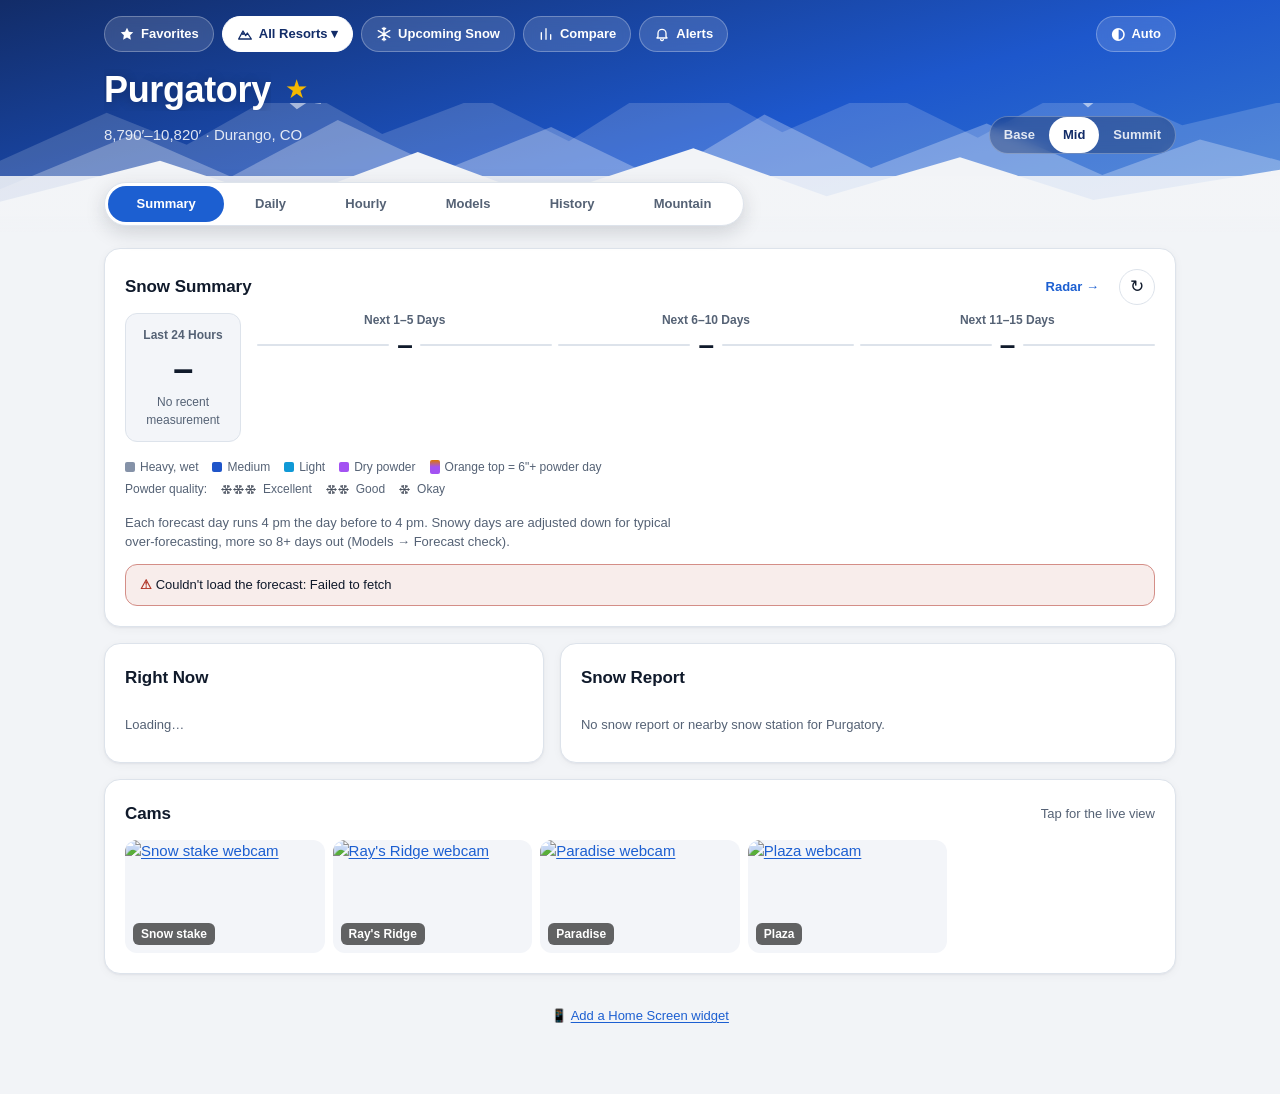
==== commit effd5155: "Live radar on the snow map Upcoming Snow map gets a Radar switch (remembered) that loops RainViewer'" ====
--- a/index.html
+++ b/index.html
@@ -41,8 +41,6 @@
       <div class="picker-row">
         <h1 id="resortName">Snow Forecast</h1>
         <button id="favBtn" class="fav" aria-label="Favorite">☆</button>
-        <button id="shareBtn" class="fav share" aria-label="Share this forecast" title="Share this forecast"><svg viewBox="0 0 24 24" aria-hidden="true"><path d="M12 3v12M7.5 7.5L12 3l4.5 4.5M8 10.5H5.5v10h13v-10H16"/></svg></button>
-        <span id="shareMsg" class="share-msg" role="status" aria-live="polite"></span>
       </div>
       <div class="meta-row">
         <p class="sub" id="resortSub"></p>
@@ -74,6 +72,7 @@
     <section class="card resort-only summary-card" data-tab="summary">
       <div class="card-head">
         <h2>Snow Summary</h2>
+        <button id="radarLink" class="link-btn radar-link" title="Live radar on the Upcoming Snow map">Radar →</button>
         <button id="refresh" class="ghost small" aria-label="Refresh">↻</button>
       </div>
       <div id="snowSummary"></div>
--- a/styles.css
+++ b/styles.css
@@ -300,12 +300,6 @@
 /* Wind holds: no color meaning, just the icon and text; "likely" gets a solid text-colored outline. */
 .wind-hold { background: var(--panel-2); color: var(--text); border-color: var(--line); font-weight: 600; white-space: normal; max-width: 100%; }
 .wind-hold.likely { border-color: var(--text); font-weight: 700; }
-/* Sky and crowds: no color meaning either. Bluebird and Packed get the solid outline;
-   the crowd level also shows as 1–3 people. Quiet is dashed and muted. */
-.sky, .crowd { background: var(--panel-2); color: var(--text); border-color: var(--line); font-weight: 600; }
-.sky.bluebird, .crowd.lvl-2 { border-color: var(--text); font-weight: 700; }
-.crowd.lvl-0 { background: transparent; color: var(--muted); border: 1px dashed var(--line); }
-.crowd-ico { height: 0.8em; width: auto; fill: currentColor; margin-right: 4px; vertical-align: -0.05em; }
 
 /* ---- pass badges ---- */
 .pass { display: inline-block; font-size: 0.6875rem; font-weight: 700; padding: 0 5px; border-radius: 4px; margin-left: 3px; vertical-align: 1px; color: var(--white); line-height: 1.45; }
@@ -427,10 +421,6 @@
 .fav { flex: none; background: none; border: 0; font-size: 1.6rem; line-height: 1; color: var(--hero-soft); width: 44px; height: 44px; border-radius: var(--r-pill); }
 .fav.on { color: var(--star); }
 @media (hover: hover) { .fav:hover { background: var(--hero-glass); } }
-.share svg { width: 22px; height: 22px; fill: none; stroke: currentColor; stroke-width: 2; stroke-linecap: round; stroke-linejoin: round; vertical-align: middle; }
-.share[hidden] + .share-msg { display: none; }
-.share-msg { flex: none; color: var(--hero-text); font-size: var(--fs-sm); font-weight: 600; white-space: nowrap; }
-.share-msg:empty { display: none; }
 .meta-row { display: flex; flex-wrap: wrap; gap: var(--s2) var(--s3); justify-content: space-between; align-items: center; margin-top: var(--s1); }
 .hero .sub { color: var(--hero-soft); font-size: var(--fs-md); }
 .hero-seg { background: var(--hero-shade); border-color: var(--hero-glass-line); backdrop-filter: blur(6px); -webkit-backdrop-filter: blur(6px); }
@@ -680,7 +670,13 @@
 .map-label { font-size: 11px; font-weight: 700; padding: 1px 5px; }
 .leaflet-popup-content a { font-weight: 600; }
 .leaflet-container { font-family: var(--font); }
-.dark-tiles .leaflet-tile { filter: invert(1) hue-rotate(180deg) brightness(0.85) contrast(0.9); }
+/* Radar row sits above the map so it never covers the zoom buttons, attribution or legend. */
+.radar-bar { display: flex; align-items: center; gap: var(--s2); flex-wrap: wrap; margin-bottom: var(--s2); min-width: 0; }
+.radar-label { font-size: var(--fs-sm); color: var(--muted); font-variant-numeric: tabular-nums; min-width: 0; }
+.radar-label b { color: var(--text); }
+.radar-bar .ghost.small { font-size: var(--fs-md); }
+.radar-link { margin-left: auto; }
+.dark-tiles .base-tiles .leaflet-tile { filter: invert(1) hue-rotate(180deg) brightness(0.85) contrast(0.9); }
 
 /* ---------- Compare ---------- */
 .cmp-picks { display: flex; flex-wrap: wrap; gap: var(--s2); align-items: center; margin-bottom: var(--s3); }
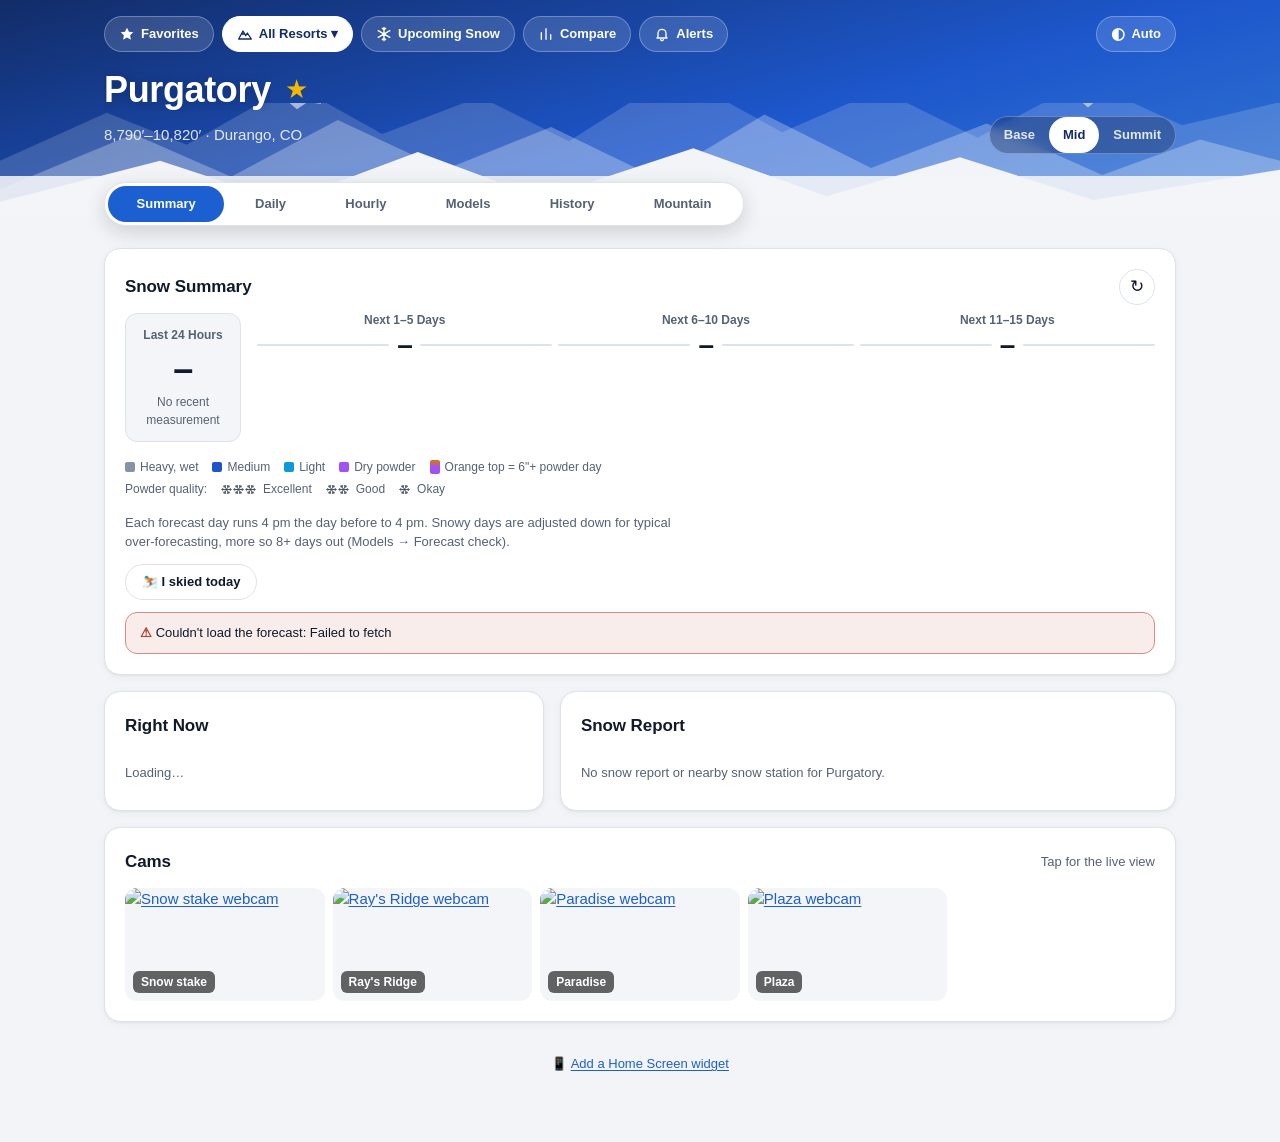
==== commit 9a5ebacc: "Ski day log + rain/snow line - I skied today button on the Summary card (with undo), saved through s" ====
--- a/index.html
+++ b/index.html
@@ -72,10 +72,10 @@
     <section class="card resort-only summary-card" data-tab="summary">
       <div class="card-head">
         <h2>Snow Summary</h2>
-        <button id="radarLink" class="link-btn radar-link" title="Live radar on the Upcoming Snow map">Radar →</button>
         <button id="refresh" class="ghost small" aria-label="Refresh">↻</button>
       </div>
       <div id="snowSummary"></div>
+      <div id="skiToday" class="ski-today"></div>
       <p id="status" class="status">Loading forecast models…</p>
     </section>
 
--- a/styles.css
+++ b/styles.css
@@ -670,13 +670,7 @@
 .map-label { font-size: 11px; font-weight: 700; padding: 1px 5px; }
 .leaflet-popup-content a { font-weight: 600; }
 .leaflet-container { font-family: var(--font); }
-/* Radar row sits above the map so it never covers the zoom buttons, attribution or legend. */
-.radar-bar { display: flex; align-items: center; gap: var(--s2); flex-wrap: wrap; margin-bottom: var(--s2); min-width: 0; }
-.radar-label { font-size: var(--fs-sm); color: var(--muted); font-variant-numeric: tabular-nums; min-width: 0; }
-.radar-label b { color: var(--text); }
-.radar-bar .ghost.small { font-size: var(--fs-md); }
-.radar-link { margin-left: auto; }
-.dark-tiles .base-tiles .leaflet-tile { filter: invert(1) hue-rotate(180deg) brightness(0.85) contrast(0.9); }
+.dark-tiles .leaflet-tile { filter: invert(1) hue-rotate(180deg) brightness(0.85) contrast(0.9); }
 
 /* ---------- Compare ---------- */
 .cmp-picks { display: flex; flex-wrap: wrap; gap: var(--s2); align-items: center; margin-bottom: var(--s3); }
@@ -855,3 +849,22 @@
   .topnav > button, .nav-pick { font-size: 0.625rem; letter-spacing: -0.03em; }
   .tabs button { font-size: 0.75rem; }
 }
+
+/* ---------- Rain/snow line + ski day log ---------- */
+/* Rain below the snow level: no color meaning, the 🌧 icon and a dashed outline set it apart. */
+.rain-line { background: var(--panel-2); color: var(--text); border: 1px dashed var(--muted); font-weight: 600; white-space: normal; max-width: 100%; }
+.ski-today { display: flex; flex-wrap: wrap; align-items: center; gap: var(--s1) var(--s3); margin-top: var(--s3); font-size: var(--fs-sm); }
+.ski-today:empty { display: none; }
+.ski-today .hint { margin: 0; }
+.fav-view > .ski-log { grid-column: 1 / -1; }
+.ski-log .summary { margin-bottom: var(--s3); }
+.log-list { list-style: none; margin: 0 0 var(--s3); padding: 0; }
+.log-row { display: flex; align-items: center; gap: var(--s2); border-top: 1px solid var(--line); min-height: var(--ctl); font-size: var(--fs-sm); font-variant-numeric: tabular-nums; }
+.log-date { flex: none; width: 7.5em; color: var(--muted); }
+.log-name { flex: 1; min-width: 0; font-weight: 600; overflow: hidden; text-overflow: ellipsis; white-space: nowrap; }
+.log-snow { flex: none; }
+.log-row .pq { flex: none; margin: 0; }
+.log-row .link-btn { flex: none; color: var(--muted); }
+.log-season { font-size: var(--fs-xs); font-weight: 700; color: var(--muted); padding: var(--s3) 0 var(--s1); }
+.log-tools { display: flex; gap: var(--s2); flex-wrap: wrap; margin-bottom: var(--s2); }
+@media (max-width: 620px) { .log-date { width: auto; } .log-name { white-space: normal; line-height: 1.25; } }
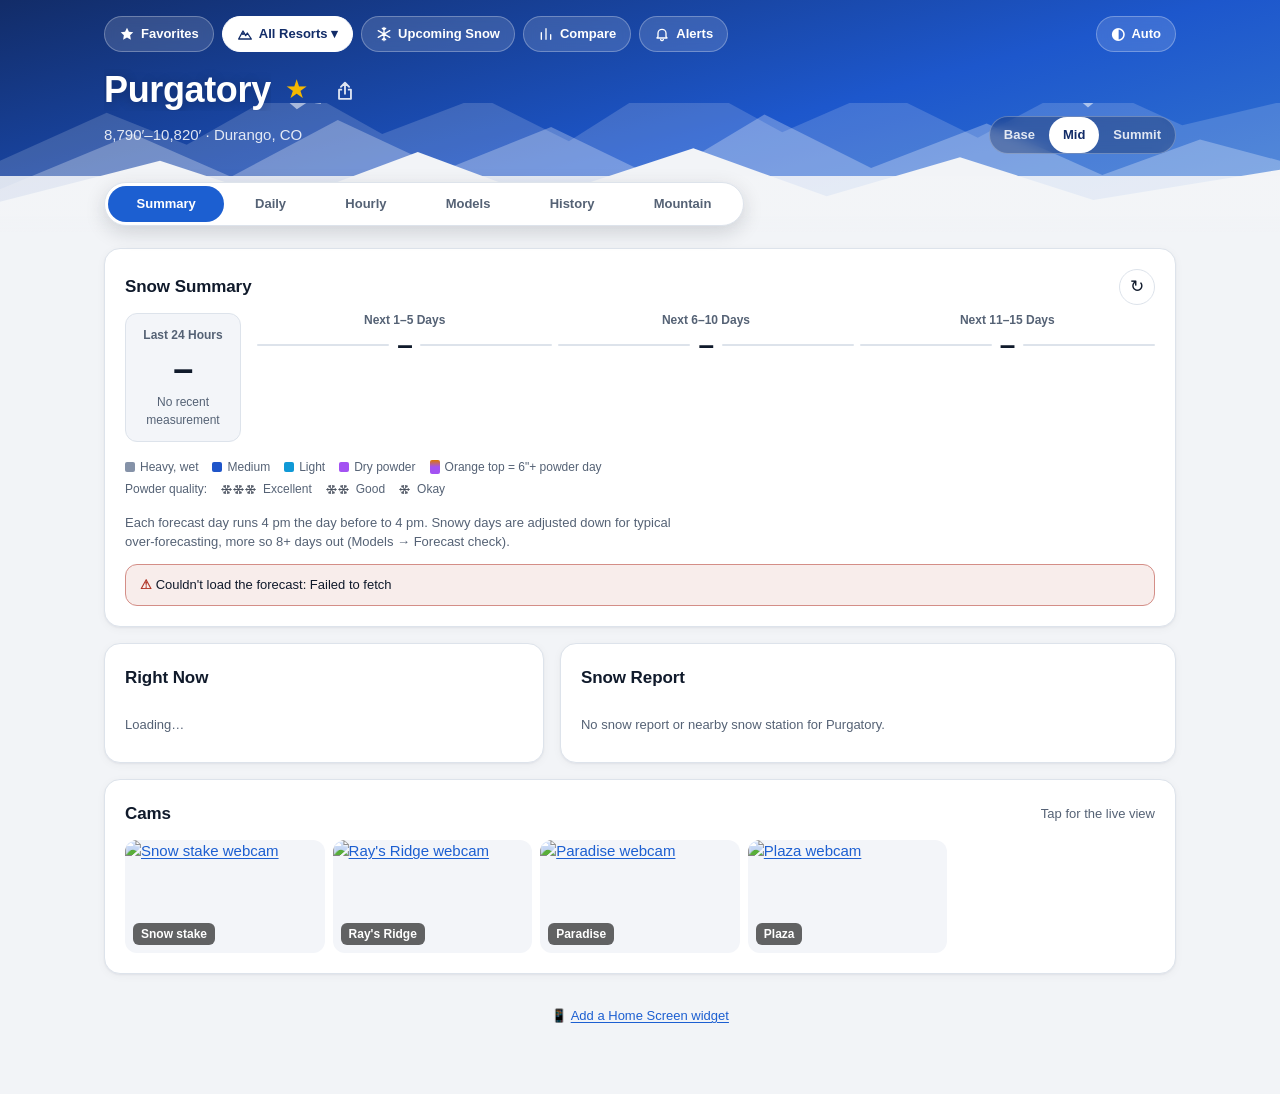
==== commit db6a0d7a: "Merge pull request #3 from kmaassrock/upgrade/crowds-bluebird-share Crowd meter, bluebird/flat light" ====
--- a/index.html
+++ b/index.html
@@ -41,6 +41,8 @@
       <div class="picker-row">
         <h1 id="resortName">Snow Forecast</h1>
         <button id="favBtn" class="fav" aria-label="Favorite">☆</button>
+        <button id="shareBtn" class="fav share" aria-label="Share this forecast" title="Share this forecast"><svg viewBox="0 0 24 24" aria-hidden="true"><path d="M12 3v12M7.5 7.5L12 3l4.5 4.5M8 10.5H5.5v10h13v-10H16"/></svg></button>
+        <span id="shareMsg" class="share-msg" role="status" aria-live="polite"></span>
       </div>
       <div class="meta-row">
         <p class="sub" id="resortSub"></p>
@@ -75,7 +77,6 @@
         <button id="refresh" class="ghost small" aria-label="Refresh">↻</button>
       </div>
       <div id="snowSummary"></div>
-      <div id="skiToday" class="ski-today"></div>
       <p id="status" class="status">Loading forecast models…</p>
     </section>
 
--- a/styles.css
+++ b/styles.css
@@ -300,6 +300,12 @@
 /* Wind holds: no color meaning, just the icon and text; "likely" gets a solid text-colored outline. */
 .wind-hold { background: var(--panel-2); color: var(--text); border-color: var(--line); font-weight: 600; white-space: normal; max-width: 100%; }
 .wind-hold.likely { border-color: var(--text); font-weight: 700; }
+/* Sky and crowds: no color meaning either. Bluebird and Packed get the solid outline;
+   the crowd level also shows as 1–3 people. Quiet is dashed and muted. */
+.sky, .crowd { background: var(--panel-2); color: var(--text); border-color: var(--line); font-weight: 600; }
+.sky.bluebird, .crowd.lvl-2 { border-color: var(--text); font-weight: 700; }
+.crowd.lvl-0 { background: transparent; color: var(--muted); border: 1px dashed var(--line); }
+.crowd-ico { height: 0.8em; width: auto; fill: currentColor; margin-right: 4px; vertical-align: -0.05em; }
 
 /* ---- pass badges ---- */
 .pass { display: inline-block; font-size: 0.6875rem; font-weight: 700; padding: 0 5px; border-radius: 4px; margin-left: 3px; vertical-align: 1px; color: var(--white); line-height: 1.45; }
@@ -421,6 +427,10 @@
 .fav { flex: none; background: none; border: 0; font-size: 1.6rem; line-height: 1; color: var(--hero-soft); width: 44px; height: 44px; border-radius: var(--r-pill); }
 .fav.on { color: var(--star); }
 @media (hover: hover) { .fav:hover { background: var(--hero-glass); } }
+.share svg { width: 22px; height: 22px; fill: none; stroke: currentColor; stroke-width: 2; stroke-linecap: round; stroke-linejoin: round; vertical-align: middle; }
+.share[hidden] + .share-msg { display: none; }
+.share-msg { flex: none; color: var(--hero-text); font-size: var(--fs-sm); font-weight: 600; white-space: nowrap; }
+.share-msg:empty { display: none; }
 .meta-row { display: flex; flex-wrap: wrap; gap: var(--s2) var(--s3); justify-content: space-between; align-items: center; margin-top: var(--s1); }
 .hero .sub { color: var(--hero-soft); font-size: var(--fs-md); }
 .hero-seg { background: var(--hero-shade); border-color: var(--hero-glass-line); backdrop-filter: blur(6px); -webkit-backdrop-filter: blur(6px); }
@@ -849,22 +859,3 @@
   .topnav > button, .nav-pick { font-size: 0.625rem; letter-spacing: -0.03em; }
   .tabs button { font-size: 0.75rem; }
 }
-
-/* ---------- Rain/snow line + ski day log ---------- */
-/* Rain below the snow level: no color meaning, the 🌧 icon and a dashed outline set it apart. */
-.rain-line { background: var(--panel-2); color: var(--text); border: 1px dashed var(--muted); font-weight: 600; white-space: normal; max-width: 100%; }
-.ski-today { display: flex; flex-wrap: wrap; align-items: center; gap: var(--s1) var(--s3); margin-top: var(--s3); font-size: var(--fs-sm); }
-.ski-today:empty { display: none; }
-.ski-today .hint { margin: 0; }
-.fav-view > .ski-log { grid-column: 1 / -1; }
-.ski-log .summary { margin-bottom: var(--s3); }
-.log-list { list-style: none; margin: 0 0 var(--s3); padding: 0; }
-.log-row { display: flex; align-items: center; gap: var(--s2); border-top: 1px solid var(--line); min-height: var(--ctl); font-size: var(--fs-sm); font-variant-numeric: tabular-nums; }
-.log-date { flex: none; width: 7.5em; color: var(--muted); }
-.log-name { flex: 1; min-width: 0; font-weight: 600; overflow: hidden; text-overflow: ellipsis; white-space: nowrap; }
-.log-snow { flex: none; }
-.log-row .pq { flex: none; margin: 0; }
-.log-row .link-btn { flex: none; color: var(--muted); }
-.log-season { font-size: var(--fs-xs); font-weight: 700; color: var(--muted); padding: var(--s3) 0 var(--s1); }
-.log-tools { display: flex; gap: var(--s2); flex-wrap: wrap; margin-bottom: var(--s2); }
-@media (max-width: 620px) { .log-date { width: auto; } .log-name { white-space: normal; line-height: 1.25; } }
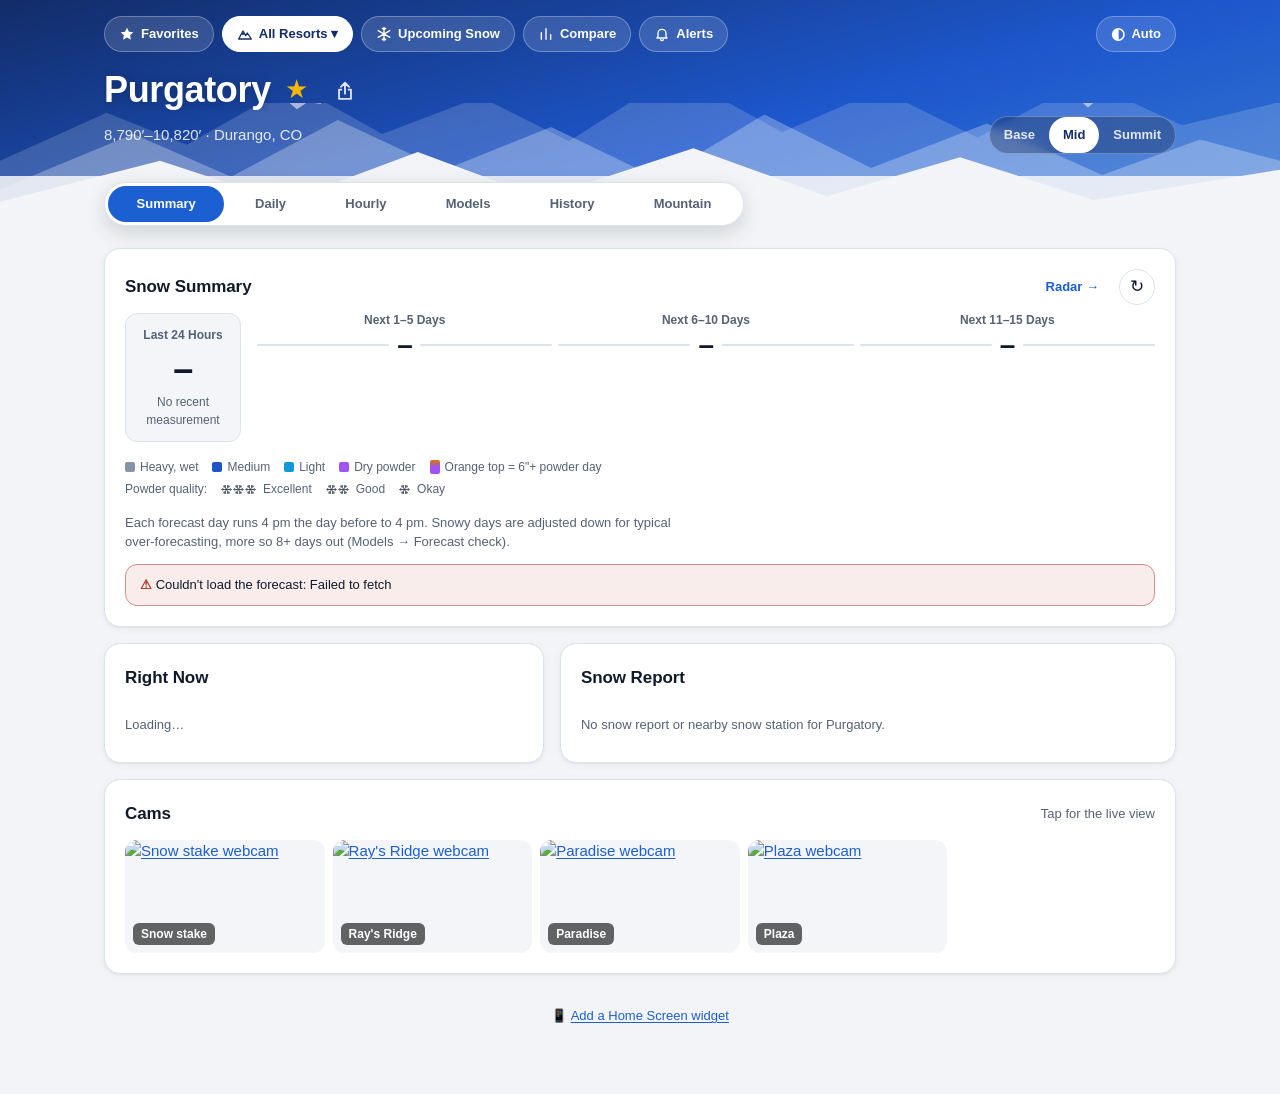
==== commit 66b73de8: "Merge remote-tracking branch 'origin/upgrade/radar' # Conflicts: #	README.md" ====
--- a/index.html
+++ b/index.html
@@ -74,6 +74,7 @@
     <section class="card resort-only summary-card" data-tab="summary">
       <div class="card-head">
         <h2>Snow Summary</h2>
+        <button id="radarLink" class="link-btn radar-link" title="Live radar on the Upcoming Snow map">Radar →</button>
         <button id="refresh" class="ghost small" aria-label="Refresh">↻</button>
       </div>
       <div id="snowSummary"></div>
--- a/styles.css
+++ b/styles.css
@@ -680,7 +680,13 @@
 .map-label { font-size: 11px; font-weight: 700; padding: 1px 5px; }
 .leaflet-popup-content a { font-weight: 600; }
 .leaflet-container { font-family: var(--font); }
-.dark-tiles .leaflet-tile { filter: invert(1) hue-rotate(180deg) brightness(0.85) contrast(0.9); }
+/* Radar row sits above the map so it never covers the zoom buttons, attribution or legend. */
+.radar-bar { display: flex; align-items: center; gap: var(--s2); flex-wrap: wrap; margin-bottom: var(--s2); min-width: 0; }
+.radar-label { font-size: var(--fs-sm); color: var(--muted); font-variant-numeric: tabular-nums; min-width: 0; }
+.radar-label b { color: var(--text); }
+.radar-bar .ghost.small { font-size: var(--fs-md); }
+.radar-link { margin-left: auto; }
+.dark-tiles .base-tiles .leaflet-tile { filter: invert(1) hue-rotate(180deg) brightness(0.85) contrast(0.9); }
 
 /* ---------- Compare ---------- */
 .cmp-picks { display: flex; flex-wrap: wrap; gap: var(--s2); align-items: center; margin-bottom: var(--s3); }
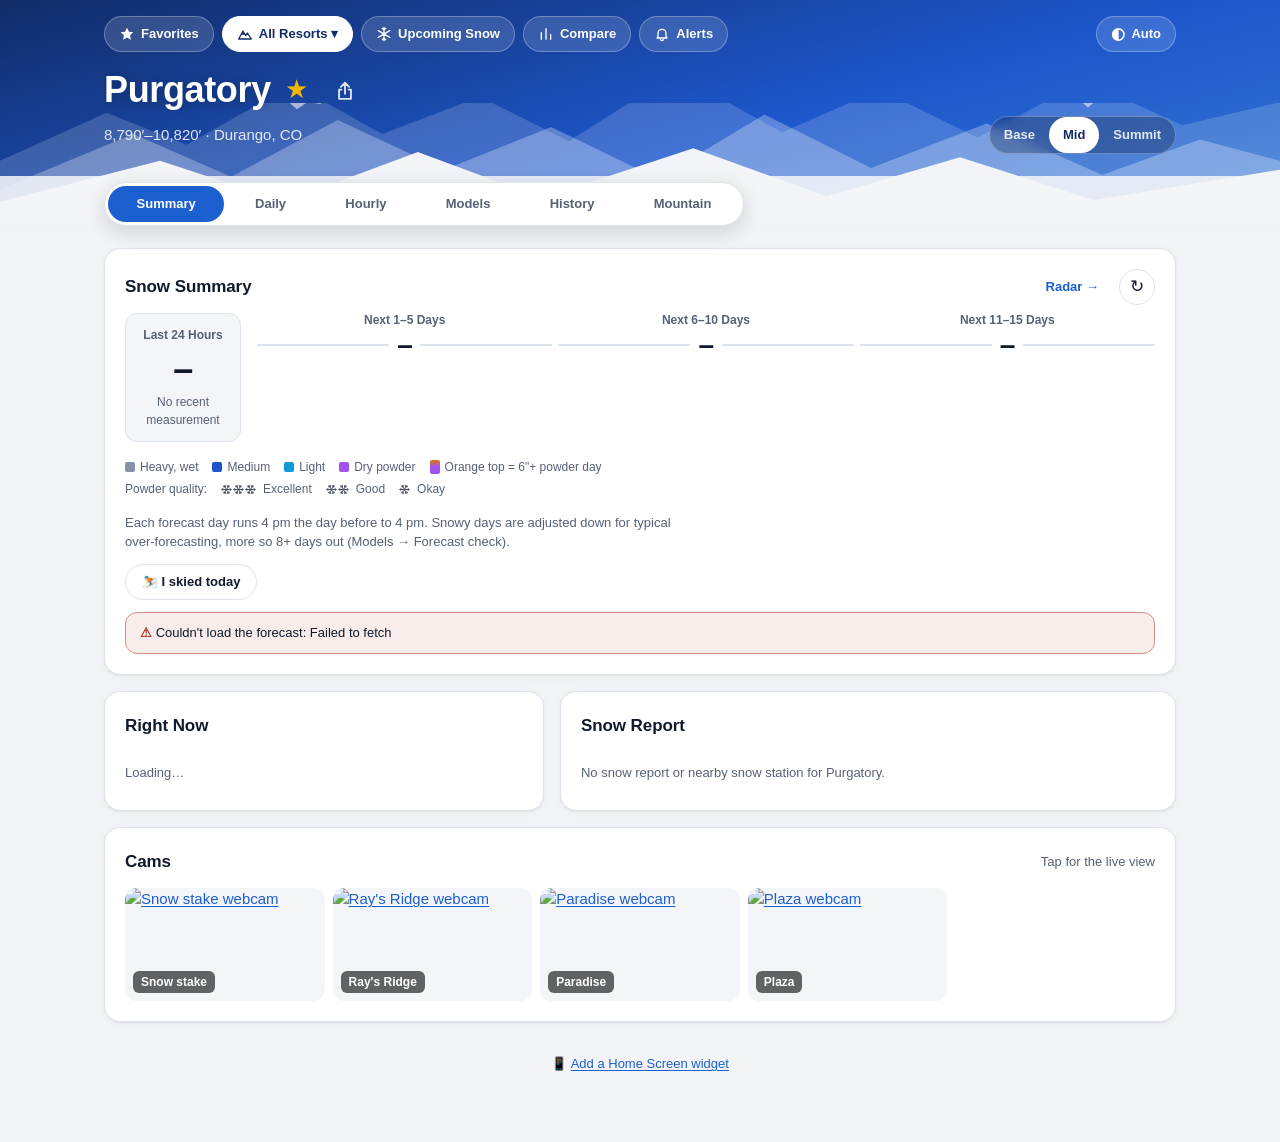
==== commit 477bcc5f: "Merge remote-tracking branch 'origin/upgrade/ski-log-snow-line' # Conflicts: #	README.md #	app.js" ====
--- a/index.html
+++ b/index.html
@@ -78,6 +78,7 @@
         <button id="refresh" class="ghost small" aria-label="Refresh">↻</button>
       </div>
       <div id="snowSummary"></div>
+      <div id="skiToday" class="ski-today"></div>
       <p id="status" class="status">Loading forecast models…</p>
     </section>
 
--- a/styles.css
+++ b/styles.css
@@ -865,3 +865,22 @@
   .topnav > button, .nav-pick { font-size: 0.625rem; letter-spacing: -0.03em; }
   .tabs button { font-size: 0.75rem; }
 }
+
+/* ---------- Rain/snow line + ski day log ---------- */
+/* Rain below the snow level: no color meaning, the 🌧 icon and a dashed outline set it apart. */
+.rain-line { background: var(--panel-2); color: var(--text); border: 1px dashed var(--muted); font-weight: 600; white-space: normal; max-width: 100%; }
+.ski-today { display: flex; flex-wrap: wrap; align-items: center; gap: var(--s1) var(--s3); margin-top: var(--s3); font-size: var(--fs-sm); }
+.ski-today:empty { display: none; }
+.ski-today .hint { margin: 0; }
+.fav-view > .ski-log { grid-column: 1 / -1; }
+.ski-log .summary { margin-bottom: var(--s3); }
+.log-list { list-style: none; margin: 0 0 var(--s3); padding: 0; }
+.log-row { display: flex; align-items: center; gap: var(--s2); border-top: 1px solid var(--line); min-height: var(--ctl); font-size: var(--fs-sm); font-variant-numeric: tabular-nums; }
+.log-date { flex: none; width: 7.5em; color: var(--muted); }
+.log-name { flex: 1; min-width: 0; font-weight: 600; overflow: hidden; text-overflow: ellipsis; white-space: nowrap; }
+.log-snow { flex: none; }
+.log-row .pq { flex: none; margin: 0; }
+.log-row .link-btn { flex: none; color: var(--muted); }
+.log-season { font-size: var(--fs-xs); font-weight: 700; color: var(--muted); padding: var(--s3) 0 var(--s1); }
+.log-tools { display: flex; gap: var(--s2); flex-wrap: wrap; margin-bottom: var(--s2); }
+@media (max-width: 620px) { .log-date { width: auto; } .log-name { white-space: normal; line-height: 1.25; } }
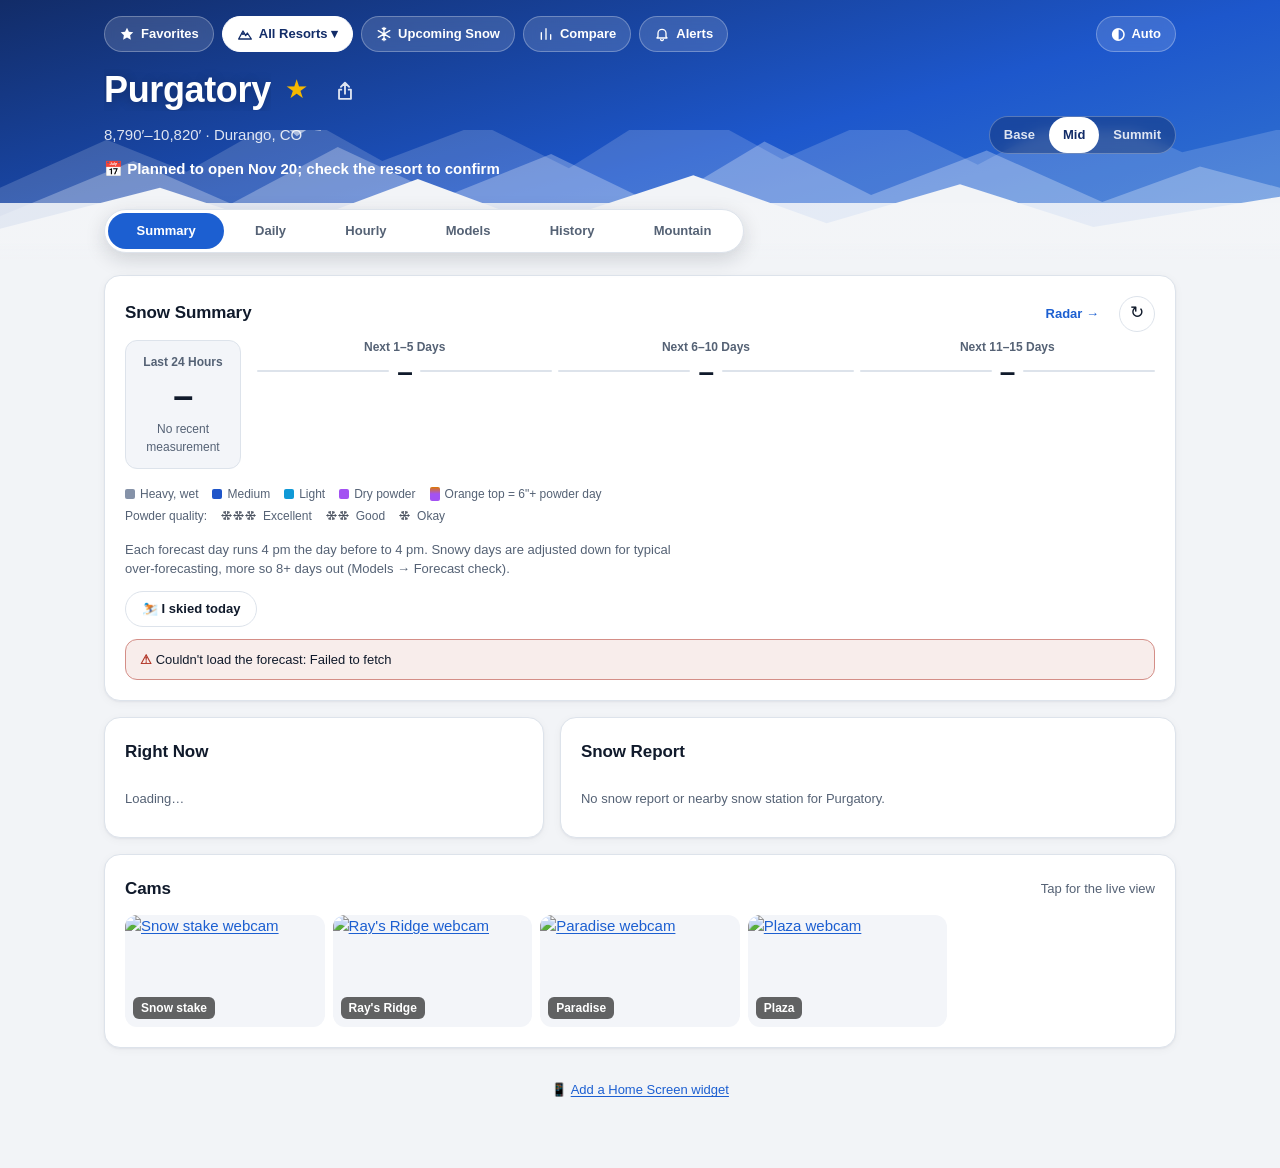
==== commit 64fc2c72: "Show each resort's opening day and season status Hand-kept data/seasons.json (2026-27): open, announ" ====
--- a/index.html
+++ b/index.html
@@ -48,6 +48,7 @@
         <p class="sub" id="resortSub"></p>
         <div class="seg hero-seg" id="elevSeg" role="group" aria-label="Elevation"></div>
       </div>
+      <p class="sub season-line" id="seasonLine" hidden></p>
     </div>
   </header>
 
--- a/styles.css
+++ b/styles.css
@@ -433,6 +433,7 @@
 .share-msg:empty { display: none; }
 .meta-row { display: flex; flex-wrap: wrap; gap: var(--s2) var(--s3); justify-content: space-between; align-items: center; margin-top: var(--s1); }
 .hero .sub { color: var(--hero-soft); font-size: var(--fs-md); }
+.hero .season-line { margin-top: var(--s1); color: var(--hero-text); font-weight: 600; }
 .hero-seg { background: var(--hero-shade); border-color: var(--hero-glass-line); backdrop-filter: blur(6px); -webkit-backdrop-filter: blur(6px); }
 .hero-seg button { color: var(--hero-soft); }
 .hero-seg button.on { background: var(--white); color: var(--hero-1); }
@@ -667,6 +668,7 @@
 .up-rank { color: var(--muted); font-weight: 700; font-size: var(--fs-sm); text-align: center; }
 .up-name b { display: block; font-size: var(--fs-md); white-space: nowrap; overflow: hidden; text-overflow: ellipsis; }
 .up-name small, .up-num small { color: var(--muted); font-size: var(--fs-xs); display: block; }
+.up-name .up-season { white-space: nowrap; overflow: hidden; text-overflow: ellipsis; }
 .up-bars { display: flex; align-items: flex-end; gap: 3px; height: 36px; }
 .ub { flex: 1; background: var(--q, var(--q-med)); border-radius: 3px 3px 0 0; }
 .ub.none { background: var(--line); }
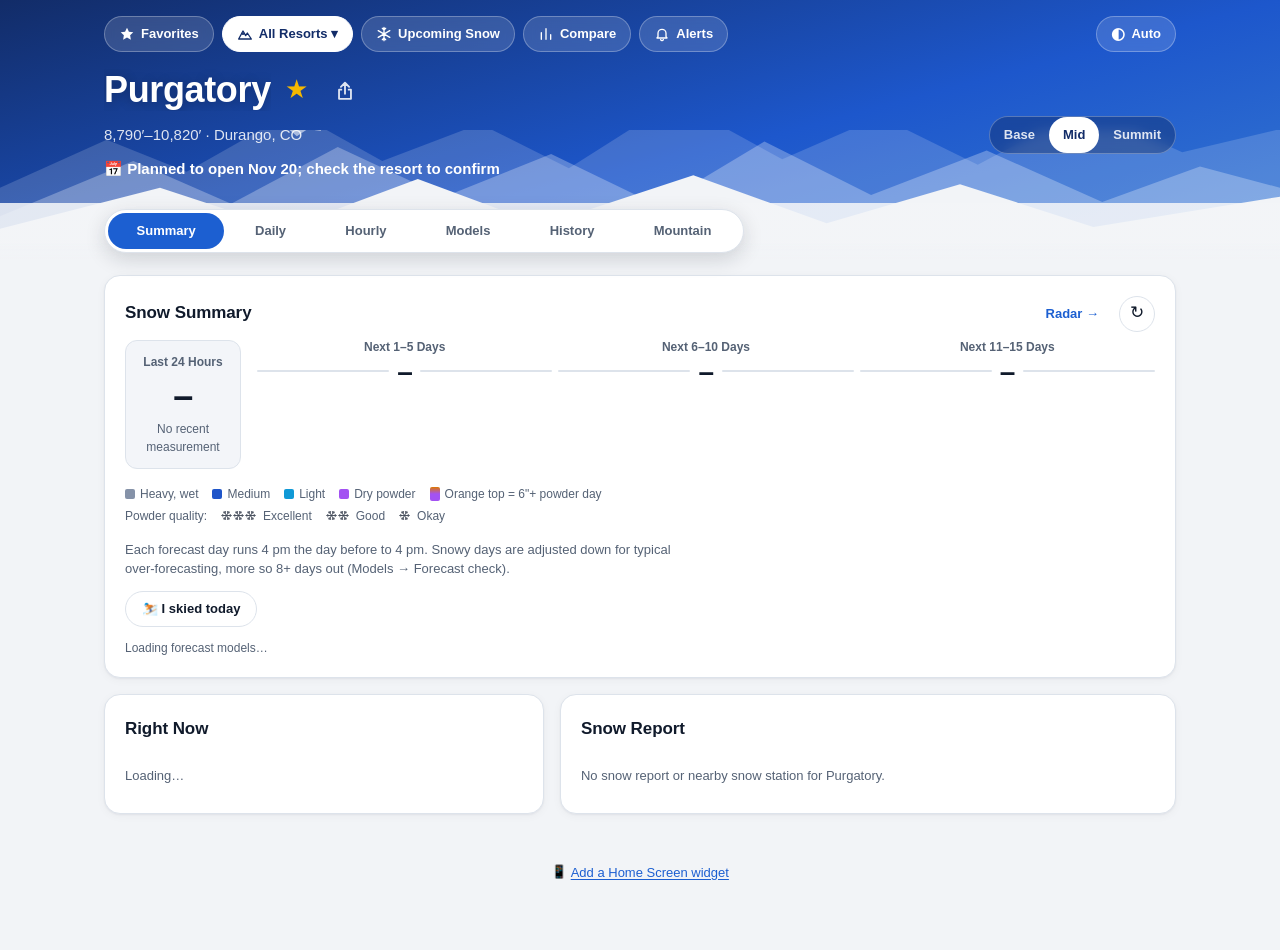
==== commit 501301fd: "Cams card: page link row, onerror tile removal, ? or & stamp Co-Authored-By: Claude Sonnet 5.5 <nore" ====
--- a/index.html
+++ b/index.html
@@ -97,6 +97,7 @@
     <section class="card resort-only" id="camsCard" data-tab="summary" hidden>
       <div class="card-head"><h2>Cams</h2><span class="hint">Tap for the live view</span></div>
       <div id="cams" class="cams"></div>
+      <p id="camsLink" class="cams-link" hidden></p>
     </section>
 
     <!-- Daily -->
--- a/styles.css
+++ b/styles.css
@@ -565,6 +565,8 @@
 .cams { display: grid; grid-template-columns: repeat(auto-fill, minmax(180px, 1fr)); gap: var(--s2); }
 .cam { position: relative; display: block; border-radius: var(--r-md); overflow: hidden; background: var(--panel-2); aspect-ratio: 16 / 9; }
 .cam img { width: 100%; height: 100%; object-fit: cover; display: block; }
+.cams-link { margin: var(--s2) 0 0; font-size: var(--fs-sm); overflow-wrap: anywhere; }
+.cams-link a { color: var(--accent); font-weight: 600; text-decoration: none; }
 .cam span { position: absolute; left: 8px; bottom: 8px; background: var(--scrim); color: var(--white); font-size: var(--fs-xs); font-weight: 600; padding: 2px 8px; border-radius: var(--r-sm); }
 
 /* ---------- Daily ---------- */
